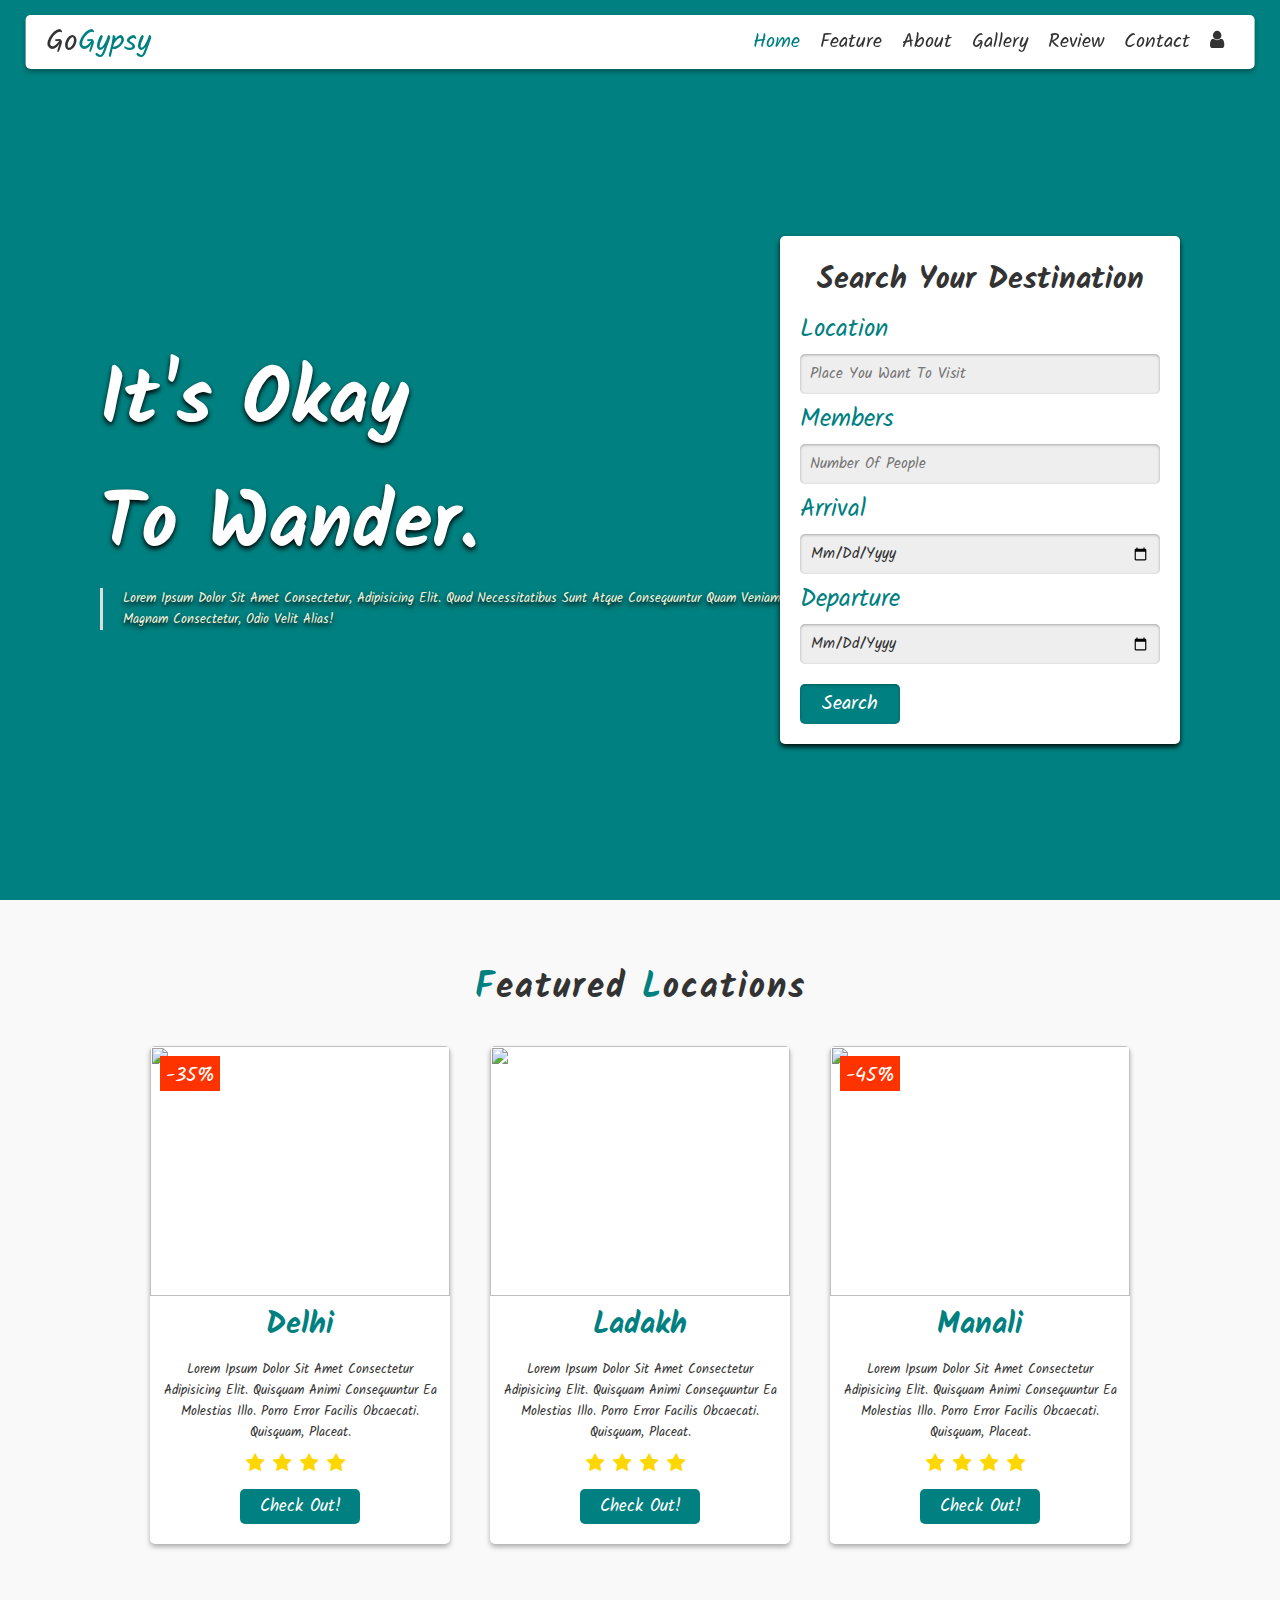
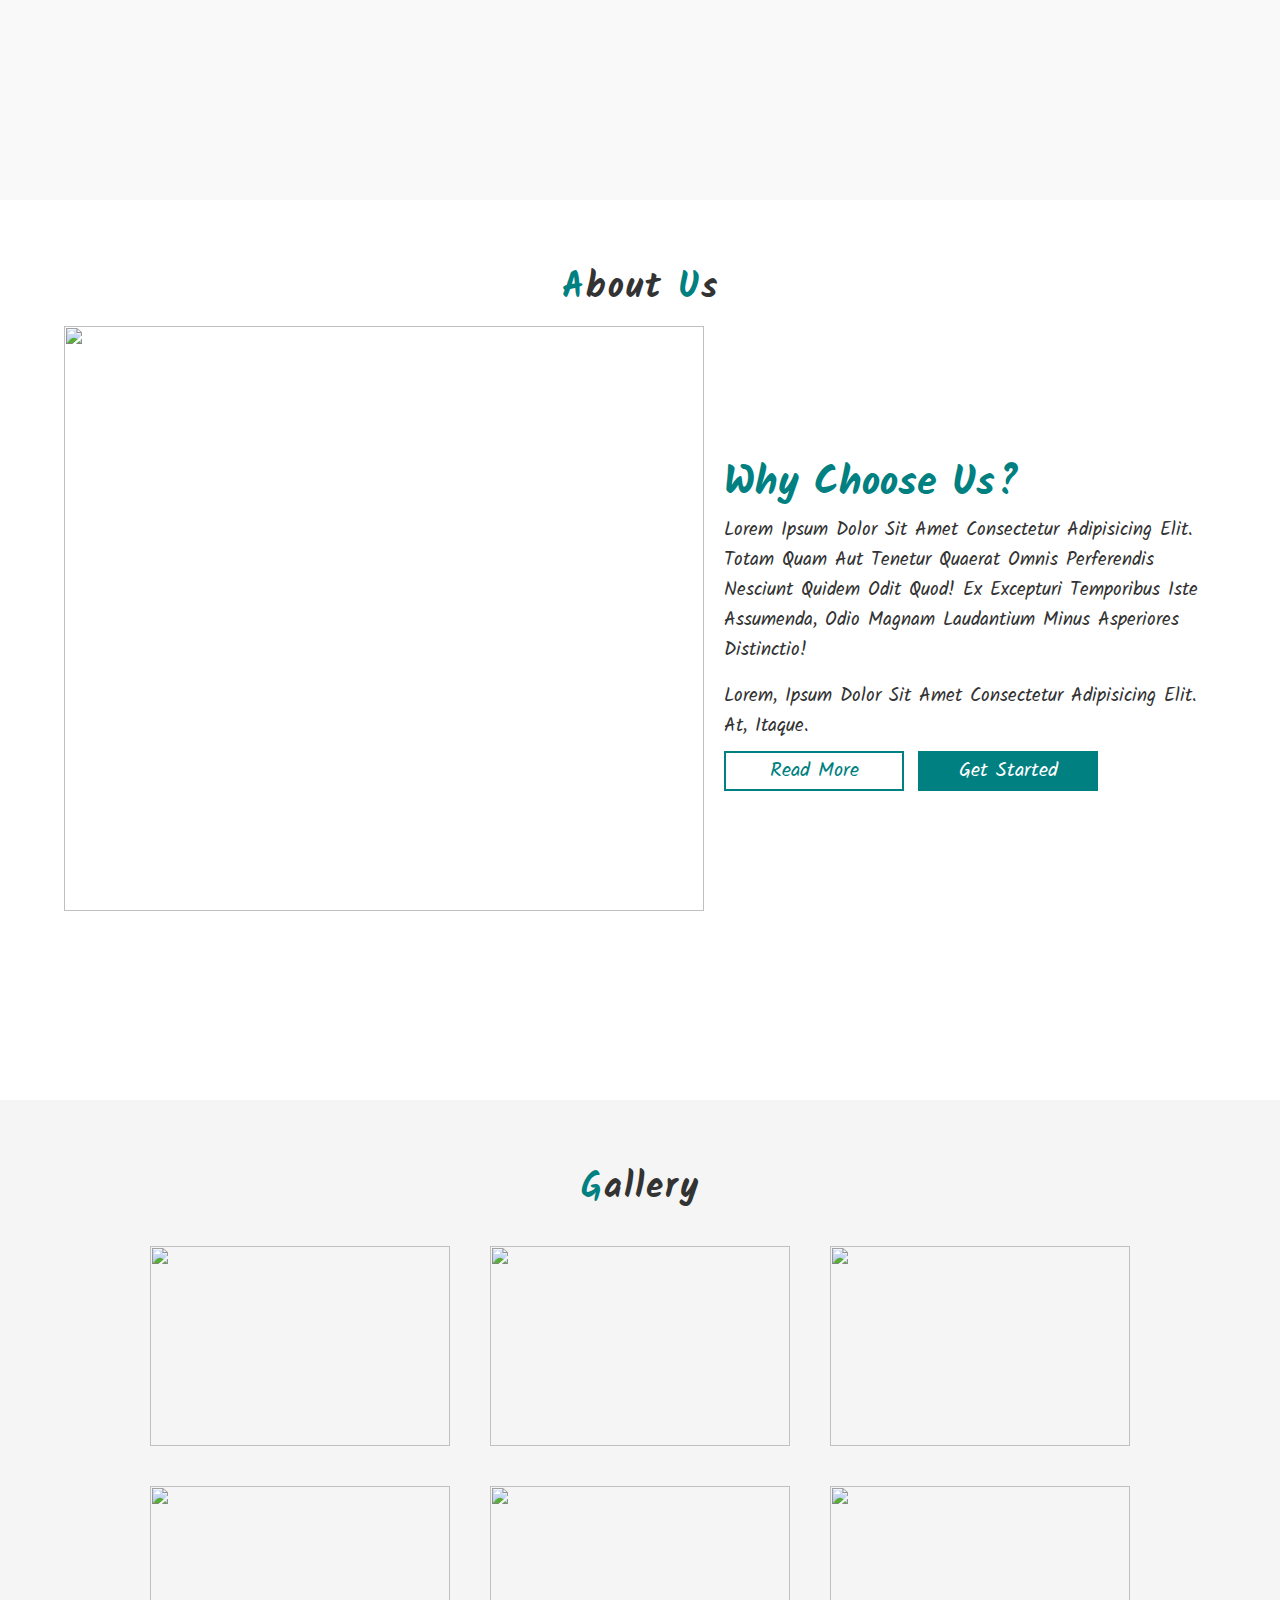
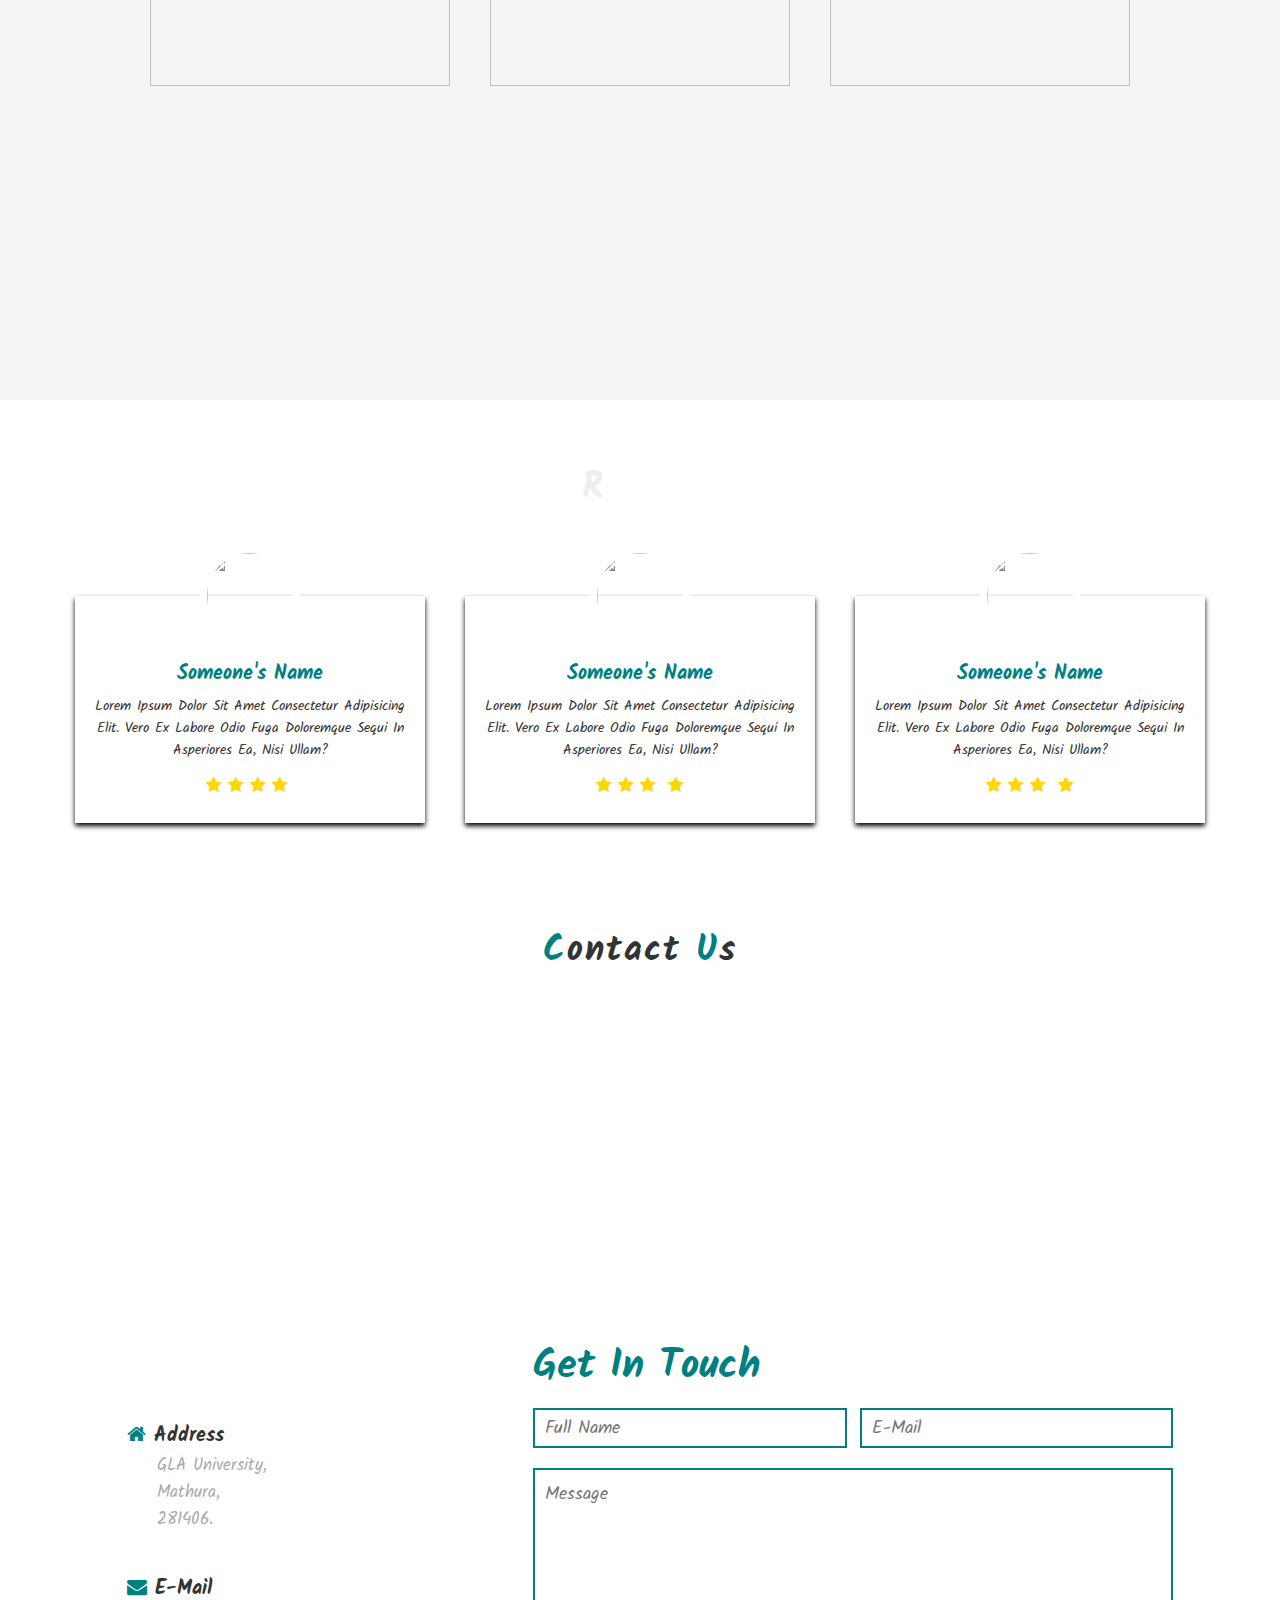
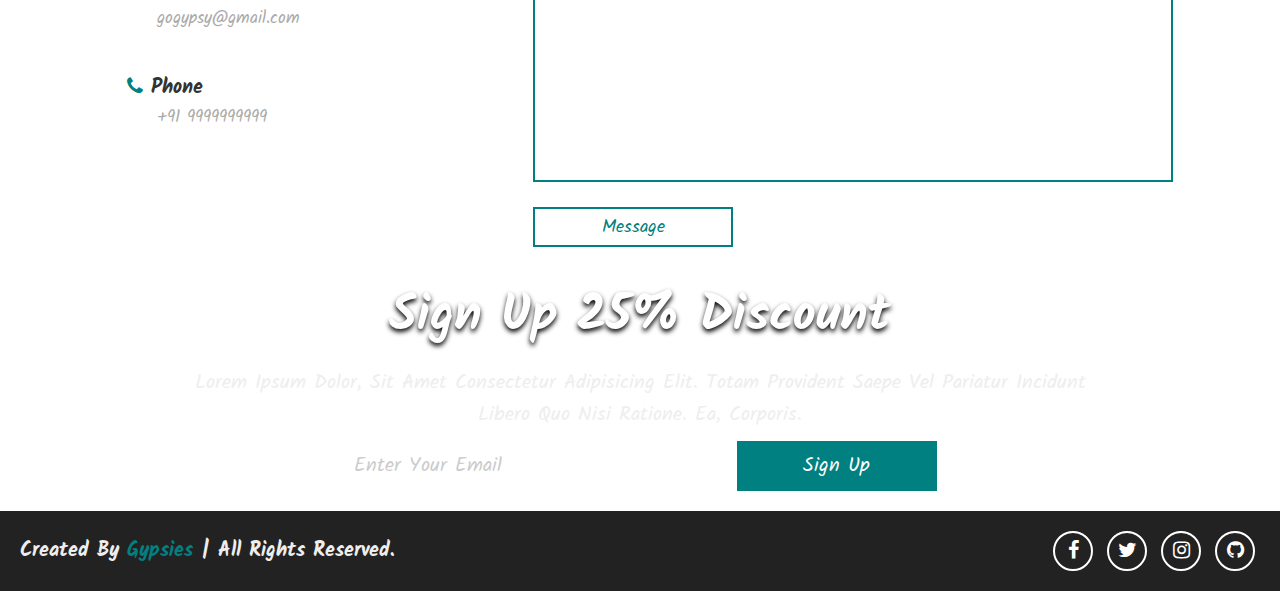
==== index.html @ ed25061f "Uploading Home Page" ====
<!DOCTYPE html>
<html lang="en">
<head>
    <meta charset="UTF-8">
    <meta name="viewport" content="width=device-width, initial-scale=1.0">
    <title>Home Page</title>

    <link rel="stylesheet" href="https://stackpath.bootstrapcdn.com/font-awesome/4.7.0/css/font-awesome.min.css">
    <link rel="stylesheet" href="style.css">
    <script src="https://cdnjs.cloudflare.com/ajax/libs/jquery/3.5.1/jquery.min.js"></script>
    <script src="js/main.js"></script>

</head>
<body>

<header>

<a href="#" class="logo">Go<span>Gypsy</span></a>

<nav class="navbar">
    <ul>
        <li><a data-scroll="home" href="#home" class="active">home</a></li>
        <li><a data-scroll="feature" href="#feature">feature</a></li>
        <li><a data-scroll="about" href="#about">about</a></li>
        <li><a data-scroll="gallery" href="#gallery">gallery</a></li>
        <li><a data-scroll="review" href="#review">review</a></li>
        <li><a data-scroll="contact" href="#contact">contact</a></li>
        <li><a href="login.html"><i class="fa fa-user"></i></a></li>
    </ul>
</nav>

<div class="fa fa-bars"></div>

</header>

<section class="home" id="home">

<div class="content">
    <h1>it's okay <br> to wander.</h1>
    <p>Lorem ipsum dolor sit amet consectetur, adipisicing elit. Quod necessitatibus sunt atque consequuntur quam veniam magnam consectetur, odio velit alias!</p>
</div>

<div class="form-container">
    <form action="">

        <h3>search your destination</h3>

        <span>location</span>
        <input type="text" placeholder="place you want to visit">

        <span>members</span>
        <input type="number" placeholder="number of people">

        <span>arrival</span>
        <input type="date">

        <span>departure</span>
        <input type="date">

        <input type="submit" value="search">

    </form>
</div>

</section>

<section class="feature" id="feature">

<h1 class="heading"><span>f</span>eatured <span>l</span>ocations</h1>

<div class="card-container">

    <div class="card">
        <span class="discount">-35%</span>
        <img src="images/india_gate1.jpg" alt="">
        <div class="content">
            <h3 class="title">Delhi</h3>
            <p>Lorem ipsum dolor sit amet consectetur adipisicing elit. Quisquam animi consequuntur ea molestias illo. Porro error facilis obcaecati. Quisquam, placeat.</p>
            <div class="stars">
                <i class="fa fa-star"></i>
                <i class="fa fa-star"></i>
                <i class="fa fa-star"></i>
                <i class="fa fa-star"></i>
                <i class="fa fa-star-half-alt"></i>
            </div>
            <a href="payment.html"><button class="btn">check out!</button></a>
        </div>
    </div>

    <div class="card">
        <img src="images/ladakh.jpg" alt="">
        <div class="content">
            <h3 class="title">Ladakh</h3>
            <p>Lorem ipsum dolor sit amet consectetur adipisicing elit. Quisquam animi consequuntur ea molestias illo. Porro error facilis obcaecati. Quisquam, placeat.</p>
            <div class="stars">
                <i class="fa fa-star"></i>
                <i class="fa fa-star"></i>
                <i class="fa fa-star"></i>
                <i class="fa fa-star"></i>
                <i class="fa fa-star-half-alt"></i>
            </div>
            <a href="payment.html"><button class="btn">check out!</button></a>
        </div>
    </div>

    <div class="card">
        <span class="discount">-45%</span>
        <img src="images/manali.jpg" alt="">
        <div class="content">
            <h3 class="title">Manali</h3>
            <p>Lorem ipsum dolor sit amet consectetur adipisicing elit. Quisquam animi consequuntur ea molestias illo. Porro error facilis obcaecati. Quisquam, placeat.</p>
            <div class="stars">
                <i class="fa fa-star"></i>
                <i class="fa fa-star"></i>
                <i class="fa fa-star"></i>
                <i class="fa fa-star"></i>
                <i class="fa fa-star-half-alt"></i>
            </div>
            <a href="payment.html"><button class="btn">check out!</button></a>
        </div>
    </div>

</div>

</section>

<section id="about" class="about">

<h1 class="heading"><span>a</span>bout <span>u</span>s</h1>

<div class="row">

    <div class="image" style="margin-right: 20px;">
        <img src="images/why.jpg" alt="">
    </div>

    <div class="content">
        <h3>why choose us?</h3>
        <p>Lorem ipsum dolor sit amet consectetur adipisicing elit. Totam quam aut tenetur quaerat omnis perferendis nesciunt quidem odit quod! Ex excepturi temporibus iste assumenda, odio magnam laudantium minus asperiores distinctio!</p><br>
        <p>Lorem, ipsum dolor sit amet consectetur adipisicing elit. At, itaque.</p>
        <a href="#"><button class="btn btn1">read more</button></a>
        <a href="#"><button class="btn">get started</button></a>
    </div>

</div>

</section>


<section id="gallery" class="gallery">

<h1 class="heading"><span>g</span>allery</h1>

<div class="box-container">

    <div class="box">
        <img src="images/img1.jpg" alt="">
        <div class="icons">
            <a href="#" class="fa fa-heart"></a>
            <a href="#" class="fa fa-share"></a>
            <a href="#" class="fa fa-search"></a>
        </div>
    </div>

    <div class="box">
        <img src="images/img2.jpg" alt="">
        <div class="icons">
            <a href="#" class="fa fa-heart"></a>
            <a href="#" class="fa fa-share"></a>
            <a href="#" class="fa fa-search"></a>
        </div>
    </div>

    <div class="box">
        <img src="images/img3.jpg" alt="">
        <div class="icons">
            <a href="#" class="fa fa-heart"></a>
            <a href="#" class="fa fa-share"></a>
            <a href="#" class="fa fa-search"></a>
        </div>
    </div>

    <div class="box">
        <img src="images/hampi4.jpg" alt="">
        <div class="icons">
            <a href="#" class="fa fa-heart"></a>
            <a href="#" class="fa fa-share"></a>
            <a href="#" class="fa fa-search"></a>
        </div>
    </div>

    <div class="box">
        <img src="images/jogfalls1.jpg" alt="">
        <div class="icons">
            <a href="#" class="fa fa-heart"></a>
            <a href="#" class="fa fa-share"></a>
            <a href="#" class="fa fa-search"></a>
        </div>
    </div>

    <div class="box">
        <img src="images/ladakh3.jpg" alt="">
        <div class="icons">
            <a href="#" class="fa fa-heart"></a>
            <a href="#" class="fa fa-share"></a>
            <a href="#" class="fa fa-search"></a>
        </div>
    </div>

</div>

</section>


<section id="review" class="review">

<h1 class="heading"><span>r</span>eview</h1>


<div class="box-container">

    <div class="box">
        <div class="image">
            <img src="images/tm1.jpg" alt="">
        </div>
        <div class="content">
            <h3>someone's name</h3>
            <p>Lorem ipsum dolor sit amet consectetur adipisicing elit. Vero ex labore odio fuga doloremque sequi in asperiores ea, nisi ullam?</p>
            <div class="stars">
                <i class="fa fa-star"></i>
                <i class="fa fa-star"></i>
                <i class="fa fa-star"></i>
                <i class="fa fa-star"></i>
                <i class="fa fa-star-half-alt"></i>
            </div>
        </div>
    </div>

    <div class="box">
        <div class="image">
            <img src="images/tm2.jpg" alt="">
        </div>
        <div class="content">
            <h3>someone's name</h3>
            <p>Lorem ipsum dolor sit amet consectetur adipisicing elit. Vero ex labore odio fuga doloremque sequi in asperiores ea, nisi ullam?</p>
            <div class="stars">
                <i class="fa fa-star"></i>
                <i class="fa fa-star"></i>
                <i class="fa fa-star"></i>
                <i class="fa fa-star-half-alt"></i>
                <i class="fa fa-star"></i>
            </div>
        </div>
    </div>

    <div class="box">
        <div class="image">
            <img src="images/tm3.png" alt="">
        </div>
        <div class="content">
            <h3>someone's name</h3>
            <p>Lorem ipsum dolor sit amet consectetur adipisicing elit. Vero ex labore odio fuga doloremque sequi in asperiores ea, nisi ullam?</p>
            <div class="stars">
                <i class="fa fa-star"></i>
                <i class="fa fa-star"></i>
                <i class="fa fa-star"></i>
                <i class="fa fa-star-half-alt"></i>
                <i class="fa fa-star"></i>
            </div>
        </div>
    </div>

</div>

</section>


<section id="contact" class="contact">

<h1 class="heading"><span>c</span>ontact <span>u</span>s</h1>

<iframe src="https://www.google.com/maps/embed?pb=!1m18!1m12!1m3!1d3769.960043043403!2d72.85186461442511!3d19.109408755888396!2m3!1f0!2f0!3f0!3m2!1i1024!2i768!4f13.1!3m3!1m2!1s0x3be7c8348740e791%3A0xe302e2dd9ab8bae2!2sTravels%20Booking%20Office!5e0!3m2!1sen!2sin!4v1609421049401!5m2!1sen!2sin" width="100%" height="300" frameborder="0" style="border:0; outline:none;" allowfullscreen="" aria-hidden="false" tabindex="0"></iframe>

<div class="row">

<div class="contact-info">

    <div class="box">
        <h3> <i class="fa fa-home"></i> address </h3>
        <p>GLA University, <br>
        Mathura, <br>
        281406.</p>
    </div>

    <div class="box">
        <h3> <i class="fa fa-envelope"></i> e-mail </h3>
        <p style="text-transform: lowercase;">gogypsy@gmail.com</p>
    </div>

    <div class="box">
        <h3> <i class="fa fa-phone"></i> phone </h3>
        <p>+91 9999999999</p>
    </div>

</div>

<div class="contact-form-container">

    <form action="">

        <h3>get in touch</h3>

        <div class="inputBox">
            <input type="text" placeholder="full name">
            <input type="email" placeholder="e-mail">
        </div>

        <textarea name="" id="" cols="30" rows="10" placeholder="message"></textarea>

        <input type="submit" value="message">

    </form>

</div>

</div>

</section>

<section class="newsletter">

<h1>sign up 25% discount</h1>

<p>Lorem ipsum dolor, sit amet consectetur adipisicing elit. Totam provident saepe vel pariatur incidunt libero quo nisi ratione. Ea, corporis.</p>

<form action="">
    <input type="email" placeholder="enter your email">
    <input type="submit" value="sign up">
</form>

</section>

<section class="footer">

<h1 class="credit">created by <span>Gypsies</span> | all rights reserved.</h1>

<div class="icons">
    <a href="#" class="fa fa-facebook-f"></a>
    <a href="#" class="fa fa-twitter"></a>
    <a href="#" class="fa fa-instagram"></a>
    <a href="#" class="fa fa-github"></a>
</div>

</section>

<script src="https://cdnjs.cloudflare.com/ajax/libs/jquery/3.5.1/jquery.min.js"></script>
<script src="js/main.js"></script>
    
</body>
</html>
---- style.css ----
@import url('https://fonts.googleapis.com/css2?family=Kalam:wght@300;400;700&display=swap');

*{
  font-family: 'Kalam', cursive;
  padding: 0; margin: 0;
  box-sizing: border-box;
  text-decoration: none;
  text-transform: capitalize;
}


html{
  overflow-x: hidden;
  font-size: 62.5%;
}

.heading{
  color:#333;
  font-size: 3.5rem;
  padding: 1rem;
  padding-top: 6rem;
  text-align: center;
  letter-spacing: .2rem;
}

.heading span{
  color: teal;
}

header{
  width: 96%;
  background:#fff;
  display: flex;
  align-items: center;
  justify-content: space-between;
  position: fixed;
  top:1.5rem; left:50%;
  transform: translateX(-50%);
  border-radius: .5rem;
  box-shadow: 0 .3rem .5rem rgba(0,0,0,.3);
  padding:.3rem 2rem;
  transition: .2s linear;
  z-index: 1000;
}

.header-active{
  top:0;
  width:100%;
  border-radius: 0;
}

header .logo{
  color:#333;
  font-size: 3rem;
}

header .logo span{
  color: teal;
}

header .navbar ul{
  list-style: none;
  display: flex;
  align-items: center;
  justify-content: space-between;
  margin:0; padding:0;
}

header .navbar ul li{
  margin:0 1rem;
}

header .navbar ul li a{
  font-size: 2rem;
  color:#333;
  transition: .2s linear;
}


header .navbar ul li .active,
header .navbar ul li a:hover{
  color: teal;
}

header .fa-bars{
  font-size: 3rem;
  color: teal;
  cursor: pointer;
  display: none;
}

.home{
  min-height: 100vh;
  display: flex;
  align-items: center;
  justify-content: space-around;
  position: relative;
  padding:2rem 10rem;
  background-color: teal;
}

.home .video video{
  position: absolute;
  top:0; left:0;
  height:100%;
  width: 100%;
  object-fit: cover;
  z-index: -1;
}

.home .content{
  margin-top: 7rem;
}

.home .content h1{
  font-size: 6.1vw;
  color: #fff;
  text-shadow: 0 .3rem .5rem #000;
}

.home .content p{
  font-size: 1vw;
  color: beige;
  text-shadow: 0 .3rem .5rem #000;
  padding-left: 2rem;
  border-left: .3rem solid #ddd;
}

.home .form-container form{
  margin-top: 8rem;
  padding:2rem;
  width:40rem;
  background-color: #fff;
  box-shadow: 0 .3rem .5rem rgba(0,0,0,.9);
  border-radius: .5rem;
}

.home .form-container form h3{
  color:#333;
  font-size: 3rem;
  text-align: center;
}

.home .form-container form span{
  color: teal;
  font-size: 2.5rem;
  margin:.5rem 0;
  display: block;
}

.home .form-container form input{
  width: 100%;
  padding:0 1rem;
  height:4rem;
  font-size: 1.5rem;
  background:#eee;
  border:none;
  outline: none;
  color:#333;
  box-shadow: 0 .1rem .3rem rgba(0,0,0,.3) inset;
  border-radius: .5rem;
}

.home .form-container form input[type="submit"]{
  width:10rem;
  color:#fff;
  background:teal;
  cursor: pointer;
  font-size: 2rem;
  margin-top: 2rem;
  transition: .2s linear;
}

.home .form-container form input[type="submit"]:hover{
  border:.2rem solid teal;
  color: teal;
  background: none;
}

.feature{
  min-height:100vh;
  background:#f9f9f9;
}

.feature .card-container{
  display: flex;
  align-items: center;
  justify-content: center;
  flex-wrap: wrap;
  width: 100%;
}

.feature .card-container .card{
  width:30rem;
  margin:2rem;
  background: #fff;
  border-radius: .5rem;
  box-shadow: 0 .3rem .5rem rgba(0,0,0,.3);
  overflow: hidden;
  position: relative;
}

.feature .card-container .card img{
  height:25rem;
  width: 100%;
  object-fit: cover;
}

.feature .card-container .content{
  padding-bottom: 2rem;
  text-align: center;
}

.feature .card-container .content .title{
  color: teal;
  font-size: 3rem;
}

.feature .card-container .content p{
  color:#333;
  font-size: 1.3rem;
  padding:1rem;
}

.feature .card-container .content .stars i{
  padding:0 .2rem;
  font-size: 2rem;
  color: gold;
}

.feature .card-container .content .btn{
  font-size: 1.7rem;
  margin-top: 1.4rem;
  height:3.5rem;
  width:12rem;
  border-radius: .5rem;
  outline: none;
  border:none;
  background: teal;
  color:#fff;
  cursor: pointer;
  transition: .2s linear;
}

.feature .card-container .content .btn:hover{
  background: none;
  border:.2rem solid teal;
  color: teal;
}

.feature .card-container .card .discount{
  position: absolute;
  top:1rem; left: 1rem;
  display: block;
  height:3.5rem;
  width:6rem;
  background: #ff3300;
  color:#fff;
  line-height: 4rem;
  text-align: center;
  font-size: 2rem;
}

.about{
  min-height: 100vh;
  background-color: white;
}

.about .row{
  display: flex;
  align-items: center;
  justify-content: space-around;
  width:90%;
  margin:0 auto;
}

.about .row .image img{
  height:65vh;
  width: 50vw;
}

.about .row .content h3{
  font-size: 4rem;
  color:teal;

}

.about .row .content p{
  font-size: 1.9rem;
  color:#333;
}

.about .row .content .btn{
  outline: none;
  border:none;
  cursor: pointer;
  transition: .2s linear;
  height:4rem;
  width:18rem;
  margin-top: 1rem;
  color:#fff;
  background: teal;
  font-size: 2rem;
}

.about .row .content .btn1,
.about .row .content .btn:hover{
  background: none;
  color:teal;
  border:.2rem solid teal;
  margin-right: 1rem;
}

.gallery{
  min-height: 100vh;
  background-color:whitesmoke;
}

.gallery .box-container{
  display: flex;
  align-items: center;
  justify-content: center;
  flex-wrap: wrap;
  width: 90%;
  margin:0 auto;
}

.gallery .box-container .box{
  height:20rem;
  width:30rem;
  margin:2rem;
  cursor: pointer;
  overflow: hidden;
  position: relative;
}

.gallery .box-container .box img{
  height:100%;
  width:100%;
  object-fit: cover;
}

.gallery .box-container .box .icons{
  position: absolute;
  top:120%; left: 0;
  background:linear-gradient(transparent, #333);
  display: flex;
  align-items: flex-end;
  justify-content: space-around;
  height:100%;
  width: 100%;
  opacity: 0;
  transition: .2s linear;
}

.gallery .box-container .box:hover .icons{
  opacity: 1;
  top:0;
}

.gallery .box-container .box .icons a{
  color:#fff;
  text-shadow: 0 .1rem .3rem #000;
  font-size: 3rem;
  padding-bottom: 2rem;
}

.gallery .box-container .box .icons a:hover{
  color: teal;
}

.review{
  background: url(images/goa4.jpg), linear-gradient(teal, teal) no-repeat;
  background-size: cover;
  background-position: center;
  background-attachment: fixed;
  background-blend-mode: multiply;
}

.review .heading{
  color:#fff;
  padding-bottom: 4rem;
}

.review .heading span{
  color: #eee;
}

.review .box-container{
  display: flex;
  justify-content: center;
  flex-wrap: wrap;
}

.review .box-container .box{
  width:35rem;
  margin:4rem 2rem;
  padding-bottom: 2rem;
  text-align: center;
  box-shadow: 0 .3rem .5rem #000;
  background:#fff;
}

.review .box-container .box .image{
  margin-top: -5rem;
}

.review .box-container .box .image img{
  height:10rem;
  width:10rem;
  border-radius: 50%;
  object-fit: cover;
  border: .7rem solid #fff;
}

.review .box-container .box .content h3{
  font-size: 2rem;
  color: teal;
}

.review .box-container .box .content p{
  font-size: 1.4rem;
  color:#333;
  padding:.5rem 1.5rem;
}

.review .box-container .box .content .stars i{
  color:gold;
  font-size: 1.7rem;
  padding:1rem .1rem;
}

.contact .row{
  display: flex;
  align-items: center;
  justify-content: space-around;
}

.contact .row .contact-info .box{
  margin:4rem 2rem;
}

.contact .row .contact-info .box h3{
  font-size: 2rem;
  color:#333;
}

.contact .row .contact-info .box h3 i{
  color: teal;
}

.contact .row .contact-info .box p{
  padding-left: 3rem;
  font-size: 1.7rem;
  color:#aaa;
}

.contact .row .contact-form-container{
  width:50%;
}

.contact .row .contact-form-container h3{
  font-size: 4rem;
  padding-top: 4rem;
  color:teal;
} 

.contact .row .contact-form-container .inputBox{
  display: flex;
  justify-content: space-between;
  flex-wrap: wrap;
}

.contact .row .contact-form-container .inputBox input{
  width: 49%;
}

.contact .row .contact-form-container form input, textarea{
  outline: none;
  border:.2rem solid teal;
  height:4rem;
  background:#fff;
  padding:0 1rem;
  margin:1rem 0;
  font-size: 1.8rem;
}

.contact .row .contact-form-container form textarea{
  width:100%;
  padding:1rem;
  resize: none;
  height:20%;
}

.contact .row .contact-form-container form input[type="submit"]{
  color:teal;
  border:.2rem solid teal;
  cursor: pointer;
  transition: .2s;
  width:20rem;
}

.contact .row .contact-form-container form input[type="submit"]:hover{
  color:#fff;
  background:teal;
}

.newsletter{
  padding:2rem;
  background:linear-gradient(rgba(0,0,0,.6),rgba(0,0,0,.6)), url(images/eiffel2.jpg) no-repeat;
  background-size: cover;
  background-position: center;
  background-attachment: fixed;
  text-align: center;
}

.newsletter h1{
  font-size: 5rem;
  color:#fff;
  text-shadow: 0 .3rem .5rem #000;
}

.newsletter p{
  font-size: 2rem;
  color:#eee;
  padding:1rem 15rem;
}

.newsletter form input{
  outline:none;
  border:none;
  height:5rem;
}

.newsletter form input[type="email"]{
  width:40rem;
  padding:0 1rem;
  color:#fff;
  background:rgba(255,255,255,.2);
  font-size: 2rem;
}

.newsletter form input[type="email"]::placeholder{
  color:#ccc;
}

.newsletter form input[type="submit"]{
  width:20rem;
  color:#fff;
  background:teal;
  font-size: 2rem;
  cursor: pointer;
  margin-left: -1.1rem;
  transition: .2s;
}

.newsletter form input[type="submit"]:hover{
  border:.2rem solid #fff;
  color:#fff;
  background:none;  
}

.footer{
  display: flex;
  align-items: center;
  justify-content: space-between;
  padding:2rem;
  background:#222;
}

.footer .credit{
  font-size: 2rem;
  color:#eee;
}

.footer .credit span{
  color:teal;
}

.footer .icons a{
  font-size: 2rem;
  margin:0 .5rem;
  height:4rem;
  width:4rem;
  line-height: 3.5rem;
  text-align: center;
  border-radius: 50%;
  color:#fff;
  border:.2rem solid #fff;
  transition: .2s linear;
}

.footer .icons a:hover{
  background:teal;
}



















/* media queries  */

@media (max-width:991px){

  .home{
    flex-flow: column;
    padding:1.5rem;
  }

  .home .content{
    text-align: center;
  }

  .home .content h1{
    font-size: 5.5rem;
  }

  .home .content p{
    font-size: 1.8rem;
    padding:0; 
    border:none;
  }

}

@media (max-width:768px){

  html{
    font-size: 55%;
  }

  header .fa-bars{
    display: block;
  }

  header .navbar{
    position: fixed;
    top:-100rem; left:50%;
    transform: translateX(-50%);
    width: 100%;
    background-color: #fff;
    border-radius: .5rem;
    box-shadow: 0 .3rem .5rem rgba(0,0,0,.3);
    z-index: 1000;
    transition: .2s linear;
    opacity: 0;
  }

  header .navbar ul{
    flex-flow: column;
  }

  header .navbar ul li{
    margin:1rem 0;
    width: 100%;
    text-align: center;
  }

  header .navbar ul li a{
    display: block;
    font-size: 3rem;
  }

  header .nav-toggle{
    top:5.5rem;
    opacity: 1;
  }

  .about .row{
    flex-flow: column;
  }

  .about .row .image img{
    width: 90vw;
  }

  .about .row .content{
    text-align: center;
  }

  .about .row .content .btn1{
    margin-right: 0;
  }

  .contact .row{
    flex-flow: column;
    align-items: flex-start;
  }

  .contact .row .contact-form-container{
    width:90%; 
    margin:0 auto;
  }

  .newsletter p{
    padding:1rem 0;
  }

  .newsletter form input[type="email"]{
    width: 100%;
    margin-bottom: 1rem;
  }

  .footer{
    flex-flow: column;
  }

  .footer .credit{
    text-align: center;
    padding-bottom: 3rem;
  }

}

@media (max-width:500px){

  .home .form-container{
    width: 100%;
  }

  .home .form-container form{
    width: 100%;
    margin:3rem 0;
  }

  .home .form-container form input[type="submit"]{
    width: 100%;
  }

  .contact .row .contact-form-container form input{
    margin:1rem 0;
    width:100%;
  }

  .contact .row .contact-form-container form input[type="submit"]{
    width:100%;
  }

}
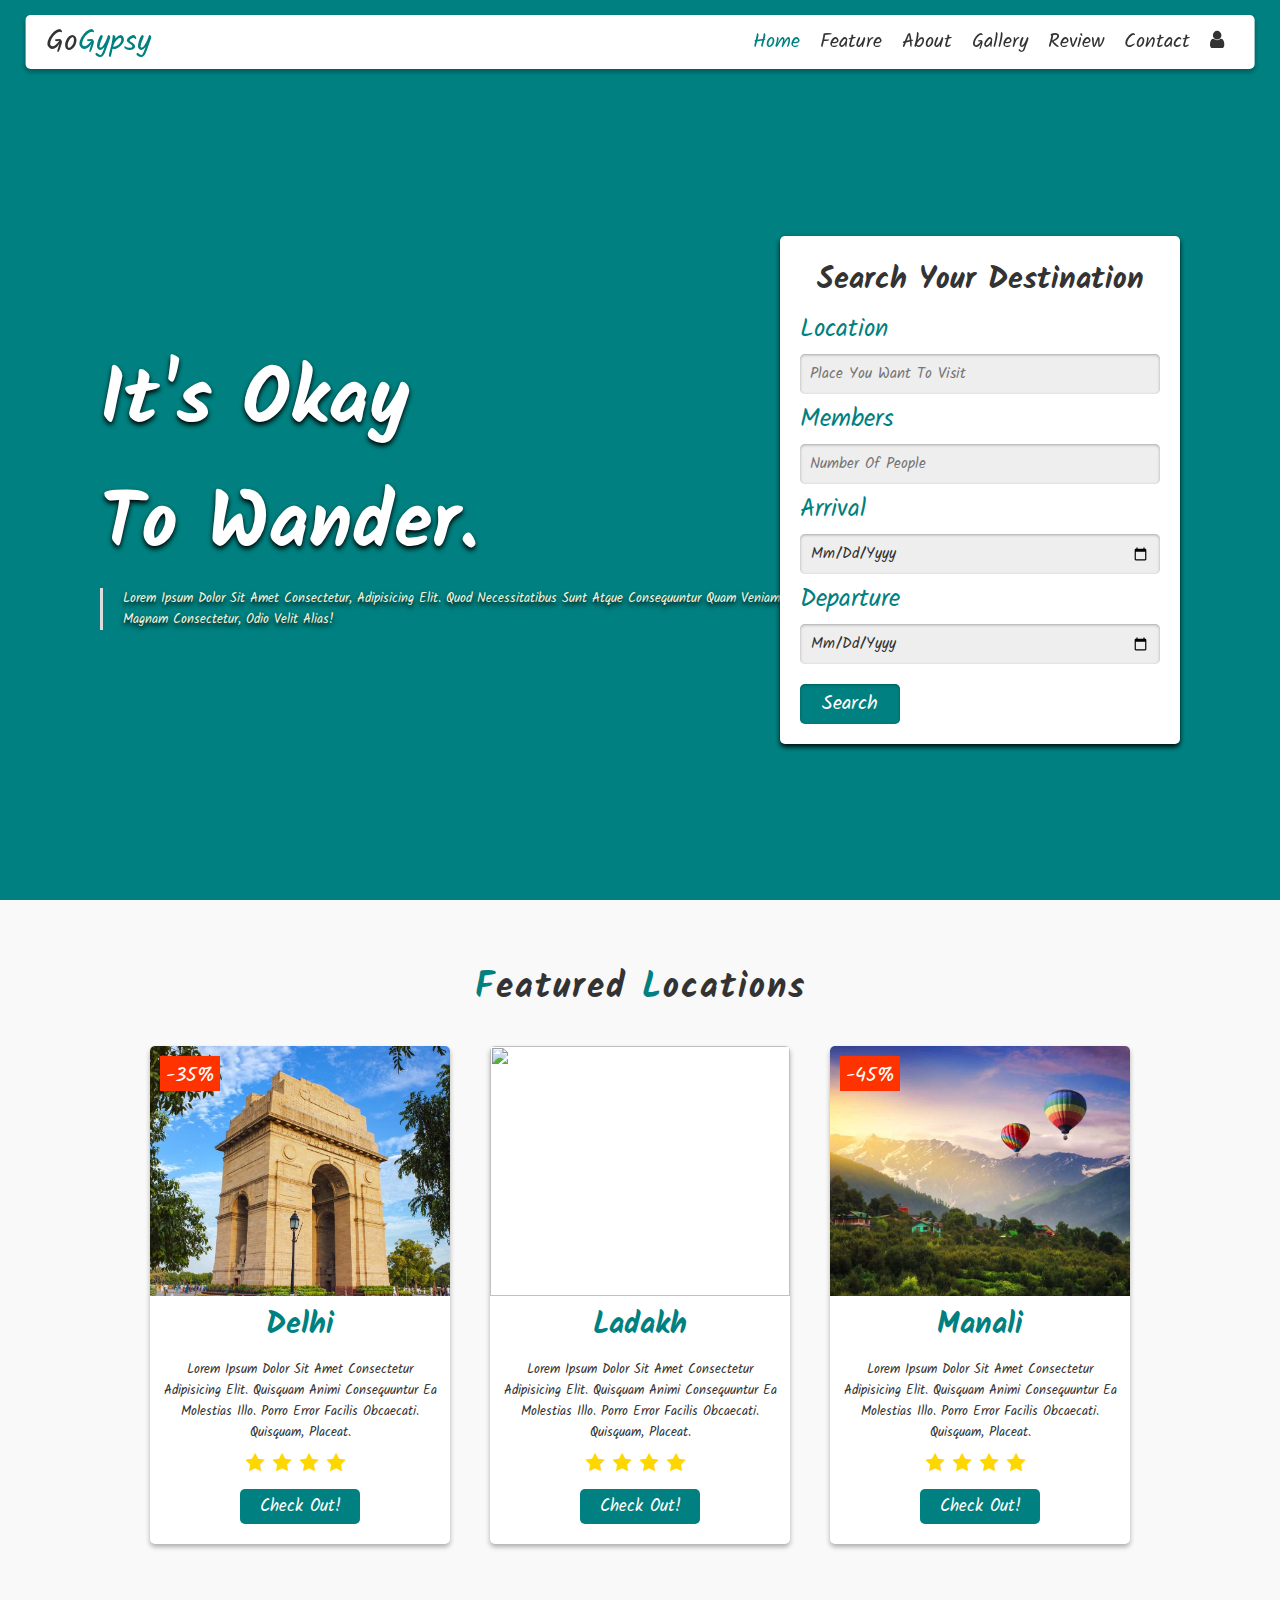
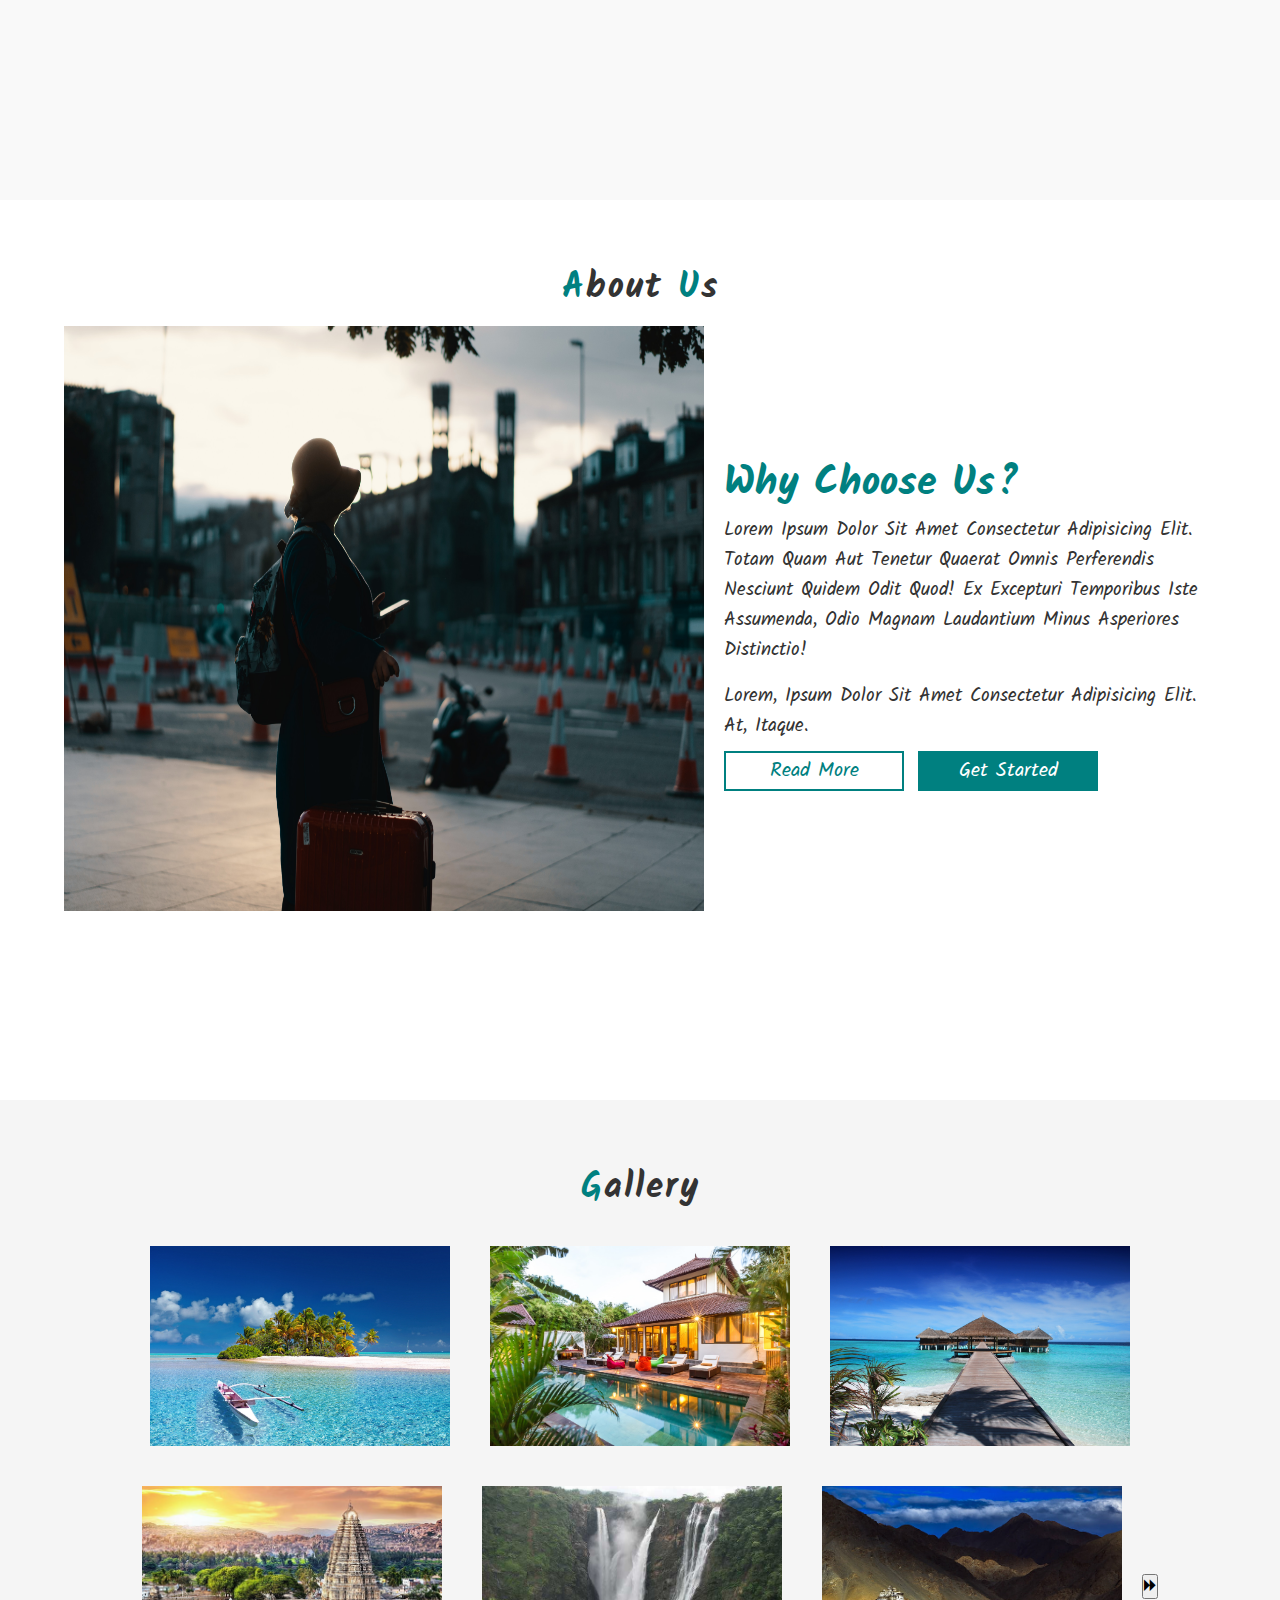
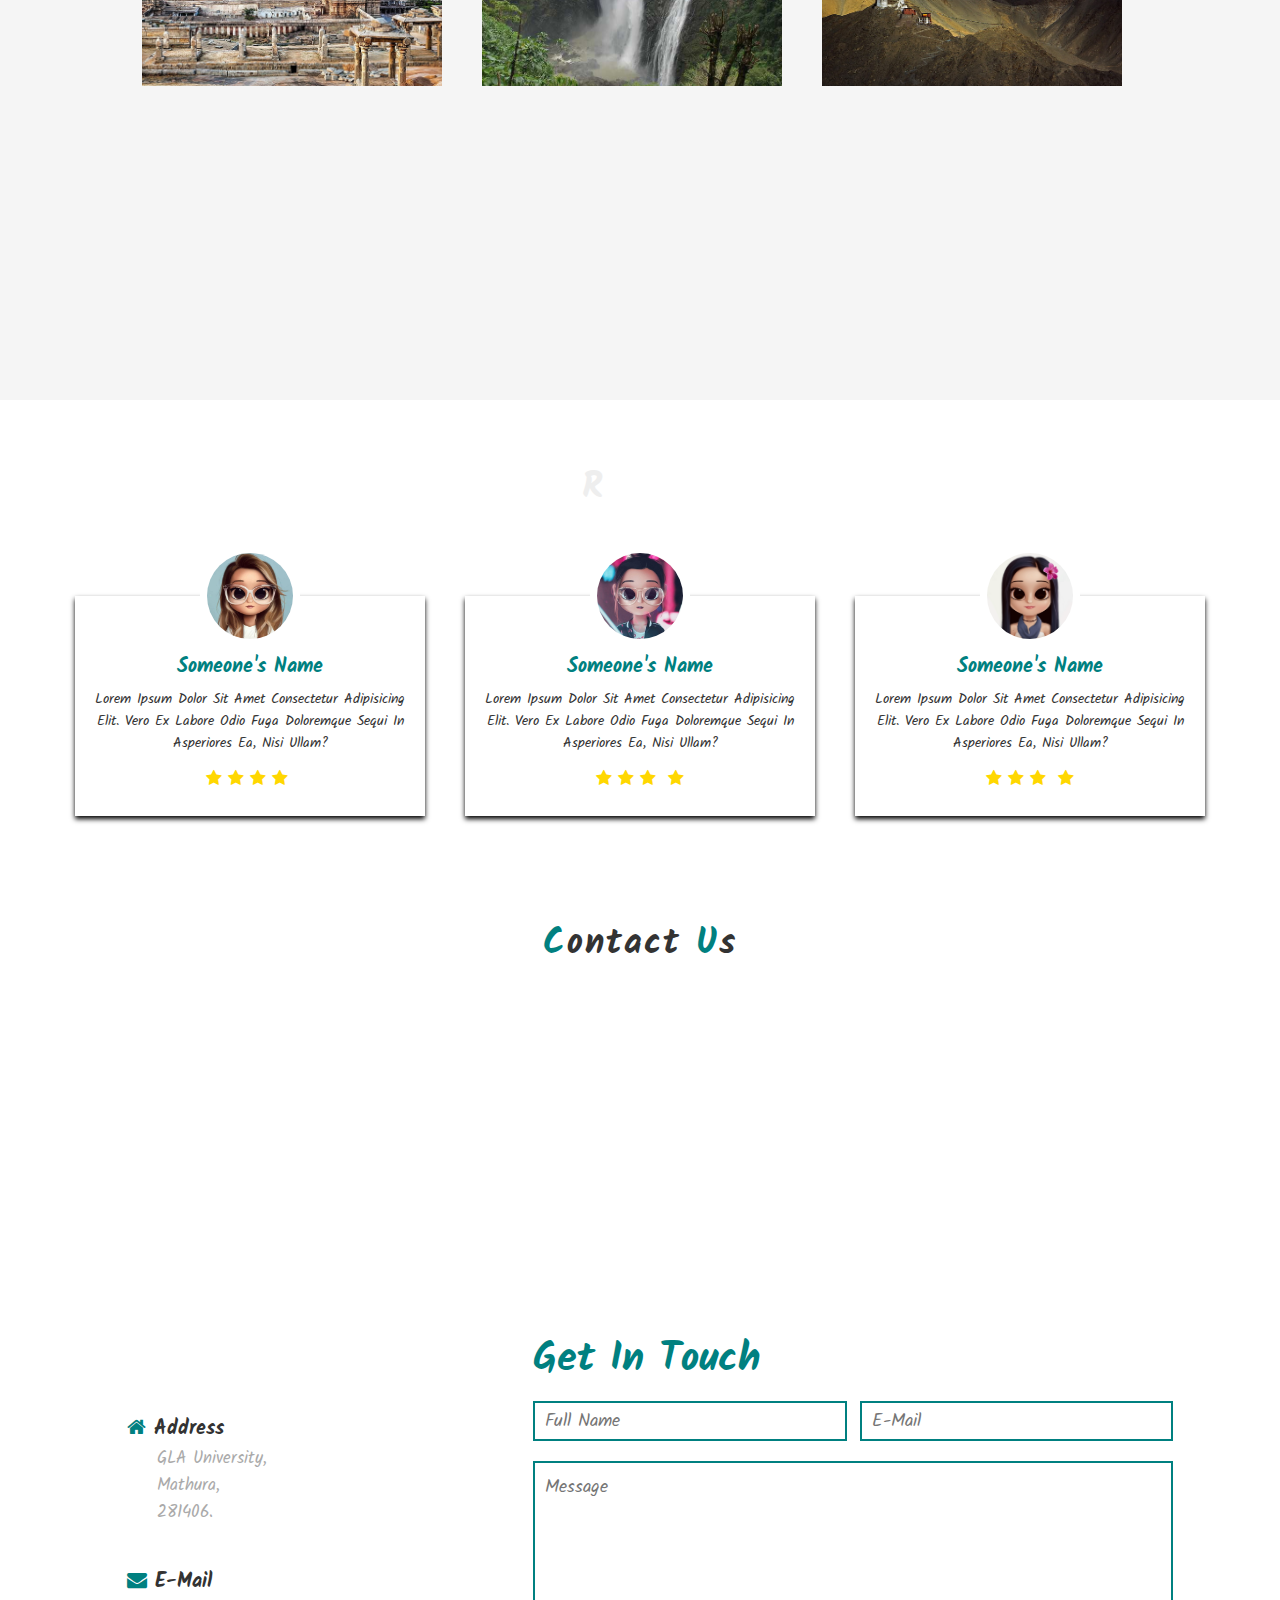
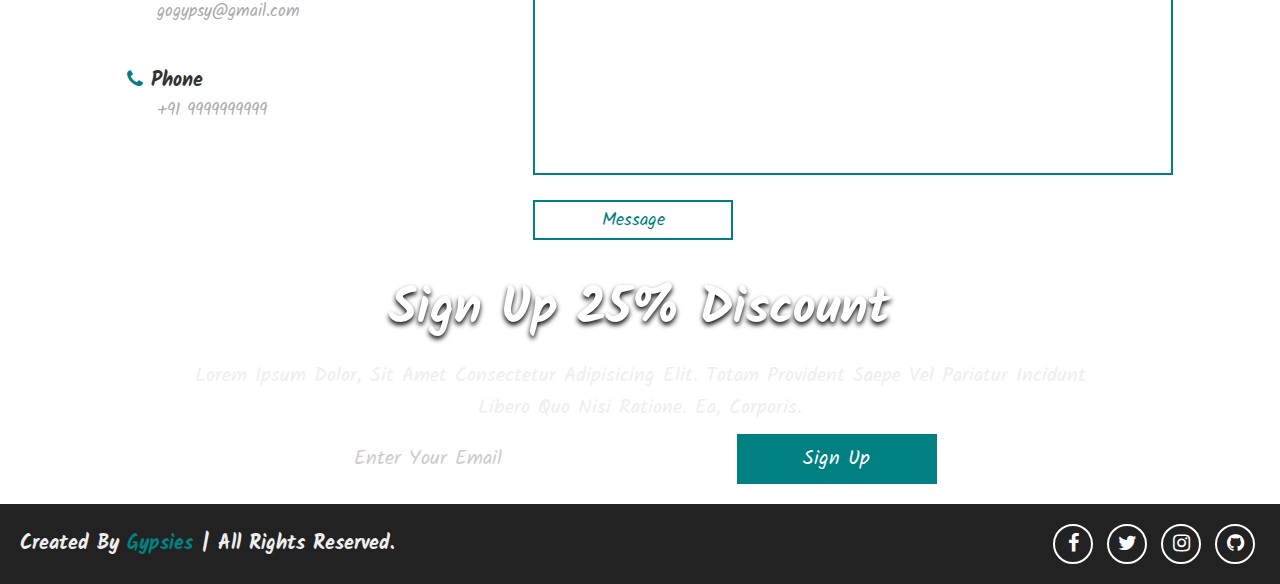
==== commit 252659ac: "Uploading index..." ====
--- a/index.html
+++ b/index.html
@@ -1,360 +1,384 @@
 <!DOCTYPE html>
 <html lang="en">
-<head>
-    <meta charset="UTF-8">
-    <meta name="viewport" content="width=device-width, initial-scale=1.0">
+  <head>
+    <meta charset="UTF-8" />
+    <meta name="viewport" content="width=device-width, initial-scale=1.0" />
     <title>Home Page</title>
 
-    <link rel="stylesheet" href="https://stackpath.bootstrapcdn.com/font-awesome/4.7.0/css/font-awesome.min.css">
-    <link rel="stylesheet" href="style.css">
+    <link
+      rel="stylesheet"
+      href="https://stackpath.bootstrapcdn.com/font-awesome/4.7.0/css/font-awesome.min.css"
+    />
+    <link rel="stylesheet" href="style.css" />
     <script src="https://cdnjs.cloudflare.com/ajax/libs/jquery/3.5.1/jquery.min.js"></script>
     <script src="js/main.js"></script>
-
-</head>
-<body>
-
-<header>
-
-<a href="#" class="logo">Go<span>Gypsy</span></a>
-
-<nav class="navbar">
-    <ul>
-        <li><a data-scroll="home" href="#home" class="active">home</a></li>
-        <li><a data-scroll="feature" href="#feature">feature</a></li>
-        <li><a data-scroll="about" href="#about">about</a></li>
-        <li><a data-scroll="gallery" href="#gallery">gallery</a></li>
-        <li><a data-scroll="review" href="#review">review</a></li>
-        <li><a data-scroll="contact" href="#contact">contact</a></li>
-        <li><a href="login.html"><i class="fa fa-user"></i></a></li>
-    </ul>
-</nav>
-
-<div class="fa fa-bars"></div>
-
-</header>
-
-<section class="home" id="home">
-
-<div class="content">
-    <h1>it's okay <br> to wander.</h1>
-    <p>Lorem ipsum dolor sit amet consectetur, adipisicing elit. Quod necessitatibus sunt atque consequuntur quam veniam magnam consectetur, odio velit alias!</p>
-</div>
-
-<div class="form-container">
-    <form action="">
-
-        <h3>search your destination</h3>
-
-        <span>location</span>
-        <input type="text" placeholder="place you want to visit">
-
-        <span>members</span>
-        <input type="number" placeholder="number of people">
-
-        <span>arrival</span>
-        <input type="date">
-
-        <span>departure</span>
-        <input type="date">
-
-        <input type="submit" value="search">
-
-    </form>
-</div>
-
-</section>
-
-<section class="feature" id="feature">
-
-<h1 class="heading"><span>f</span>eatured <span>l</span>ocations</h1>
-
-<div class="card-container">
-
-    <div class="card">
-        <span class="discount">-35%</span>
-        <img src="images/india_gate1.jpg" alt="">
+  </head>
+  <body>
+    <header>
+      <a href="#" class="logo">Go<span>Gypsy</span></a>
+
+      <nav class="navbar">
+        <ul>
+          <li><a data-scroll="home" href="#home" class="active">home</a></li>
+          <li><a data-scroll="feature" href="#feature">feature</a></li>
+          <li><a data-scroll="about" href="#about">about</a></li>
+          <li><a data-scroll="gallery" href="#gallery">gallery</a></li>
+          <li><a data-scroll="review" href="#review">review</a></li>
+
+          <li><a data-scroll="contact" href="#contact">contact</a></li>
+          <li>
+            <a href="login.html"><i class="fa fa-user"></i></a>
+          </li>
+        </ul>
+      </nav>
+
+      <div class="fa fa-bars"></div>
+    </header>
+
+    <section class="home" id="home">
+      <div class="content">
+        <h1>
+          it's okay <br />
+          to wander.
+        </h1>
+        <p>
+          Lorem ipsum dolor sit amet consectetur, adipisicing elit. Quod
+          necessitatibus sunt atque consequuntur quam veniam magnam consectetur,
+          odio velit alias!
+        </p>
+      </div>
+
+      <div class="form-container">
+        <form action="">
+          <h3>search your destination</h3>
+
+          <span>location</span>
+          <input type="text" placeholder="place you want to visit" />
+
+          <span>members</span>
+          <input type="number" placeholder="number of people" />
+
+          <span>arrival</span>
+          <input type="date" />
+
+          <span>departure</span>
+          <input type="date" />
+
+          <input type="submit" value="search" />
+        </form>
+      </div>
+    </section>
+
+    <section class="feature" id="feature">
+      <h1 class="heading"><span>f</span>eatured <span>l</span>ocations</h1>
+
+      <div class="card-container">
+        <div class="card">
+          <span class="discount">-35%</span>
+          <img src="images/india_gate1.jpg" alt="" />
+          <div class="content">
+            <h3 class="title">Delhi</h3>
+            <p>
+              Lorem ipsum dolor sit amet consectetur adipisicing elit. Quisquam
+              animi consequuntur ea molestias illo. Porro error facilis
+              obcaecati. Quisquam, placeat.
+            </p>
+            <div class="stars">
+              <i class="fa fa-star"></i>
+              <i class="fa fa-star"></i>
+              <i class="fa fa-star"></i>
+              <i class="fa fa-star"></i>
+              <i class="fa fa-star-half-alt"></i>
+            </div>
+            <a href="payment.html"><button class="btn">check out!</button></a>
+          </div>
+        </div>
+
+        <div class="card">
+          <img src="images/ladakh.jpg" alt="" />
+          <div class="content">
+            <h3 class="title">Ladakh</h3>
+            <p>
+              Lorem ipsum dolor sit amet consectetur adipisicing elit. Quisquam
+              animi consequuntur ea molestias illo. Porro error facilis
+              obcaecati. Quisquam, placeat.
+            </p>
+            <div class="stars">
+              <i class="fa fa-star"></i>
+              <i class="fa fa-star"></i>
+              <i class="fa fa-star"></i>
+              <i class="fa fa-star"></i>
+              <i class="fa fa-star-half-alt"></i>
+            </div>
+            <a href="payment.html"><button class="btn">check out!</button></a>
+          </div>
+        </div>
+
+        <div class="card">
+          <span class="discount">-45%</span>
+          <img src="images/manali.jpg" alt="" />
+          <div class="content">
+            <h3 class="title">Manali</h3>
+            <p>
+              Lorem ipsum dolor sit amet consectetur adipisicing elit. Quisquam
+              animi consequuntur ea molestias illo. Porro error facilis
+              obcaecati. Quisquam, placeat.
+            </p>
+            <div class="stars">
+              <i class="fa fa-star"></i>
+              <i class="fa fa-star"></i>
+              <i class="fa fa-star"></i>
+              <i class="fa fa-star"></i>
+              <i class="fa fa-star-half-alt"></i>
+            </div>
+            <a href="payment.html"><button class="btn">check out!</button></a>
+          </div>
+        </div>
+      </div>
+    </section>
+
+    <section id="about" class="about">
+      <h1 class="heading"><span>a</span>bout <span>u</span>s</h1>
+
+      <div class="row">
+        <div class="image" style="margin-right: 20px">
+          <img src="images/why.jpg" alt="" />
+        </div>
+
         <div class="content">
-            <h3 class="title">Delhi</h3>
-            <p>Lorem ipsum dolor sit amet consectetur adipisicing elit. Quisquam animi consequuntur ea molestias illo. Porro error facilis obcaecati. Quisquam, placeat.</p>
-            <div class="stars">
-                <i class="fa fa-star"></i>
-                <i class="fa fa-star"></i>
-                <i class="fa fa-star"></i>
-                <i class="fa fa-star"></i>
-                <i class="fa fa-star-half-alt"></i>
-            </div>
-            <a href="payment.html"><button class="btn">check out!</button></a>
-        </div>
-    </div>
-
-    <div class="card">
-        <img src="images/ladakh.jpg" alt="">
-        <div class="content">
-            <h3 class="title">Ladakh</h3>
-            <p>Lorem ipsum dolor sit amet consectetur adipisicing elit. Quisquam animi consequuntur ea molestias illo. Porro error facilis obcaecati. Quisquam, placeat.</p>
-            <div class="stars">
-                <i class="fa fa-star"></i>
-                <i class="fa fa-star"></i>
-                <i class="fa fa-star"></i>
-                <i class="fa fa-star"></i>
-                <i class="fa fa-star-half-alt"></i>
-            </div>
-            <a href="payment.html"><button class="btn">check out!</button></a>
-        </div>
-    </div>
-
-    <div class="card">
-        <span class="discount">-45%</span>
-        <img src="images/manali.jpg" alt="">
-        <div class="content">
-            <h3 class="title">Manali</h3>
-            <p>Lorem ipsum dolor sit amet consectetur adipisicing elit. Quisquam animi consequuntur ea molestias illo. Porro error facilis obcaecati. Quisquam, placeat.</p>
-            <div class="stars">
-                <i class="fa fa-star"></i>
-                <i class="fa fa-star"></i>
-                <i class="fa fa-star"></i>
-                <i class="fa fa-star"></i>
-                <i class="fa fa-star-half-alt"></i>
-            </div>
-            <a href="payment.html"><button class="btn">check out!</button></a>
-        </div>
-    </div>
-
-</div>
-
-</section>
-
-<section id="about" class="about">
-
-<h1 class="heading"><span>a</span>bout <span>u</span>s</h1>
-
-<div class="row">
-
-    <div class="image" style="margin-right: 20px;">
-        <img src="images/why.jpg" alt="">
-    </div>
-
-    <div class="content">
-        <h3>why choose us?</h3>
-        <p>Lorem ipsum dolor sit amet consectetur adipisicing elit. Totam quam aut tenetur quaerat omnis perferendis nesciunt quidem odit quod! Ex excepturi temporibus iste assumenda, odio magnam laudantium minus asperiores distinctio!</p><br>
-        <p>Lorem, ipsum dolor sit amet consectetur adipisicing elit. At, itaque.</p>
-        <a href="#"><button class="btn btn1">read more</button></a>
-        <a href="#"><button class="btn">get started</button></a>
-    </div>
-
-</div>
-
-</section>
-
-
-<section id="gallery" class="gallery">
-
-<h1 class="heading"><span>g</span>allery</h1>
-
-<div class="box-container">
-
-    <div class="box">
-        <img src="images/img1.jpg" alt="">
-        <div class="icons">
-            <a href="#" class="fa fa-heart"></a>
-            <a href="#" class="fa fa-share"></a>
-            <a href="#" class="fa fa-search"></a>
-        </div>
-    </div>
-
-    <div class="box">
-        <img src="images/img2.jpg" alt="">
-        <div class="icons">
-            <a href="#" class="fa fa-heart"></a>
-            <a href="#" class="fa fa-share"></a>
-            <a href="#" class="fa fa-search"></a>
-        </div>
-    </div>
-
-    <div class="box">
-        <img src="images/img3.jpg" alt="">
-        <div class="icons">
-            <a href="#" class="fa fa-heart"></a>
-            <a href="#" class="fa fa-share"></a>
-            <a href="#" class="fa fa-search"></a>
-        </div>
-    </div>
-
-    <div class="box">
-        <img src="images/hampi4.jpg" alt="">
-        <div class="icons">
-            <a href="#" class="fa fa-heart"></a>
-            <a href="#" class="fa fa-share"></a>
-            <a href="#" class="fa fa-search"></a>
-        </div>
-    </div>
-
-    <div class="box">
-        <img src="images/jogfalls1.jpg" alt="">
-        <div class="icons">
-            <a href="#" class="fa fa-heart"></a>
-            <a href="#" class="fa fa-share"></a>
-            <a href="#" class="fa fa-search"></a>
-        </div>
-    </div>
-
-    <div class="box">
-        <img src="images/ladakh3.jpg" alt="">
-        <div class="icons">
-            <a href="#" class="fa fa-heart"></a>
-            <a href="#" class="fa fa-share"></a>
-            <a href="#" class="fa fa-search"></a>
-        </div>
-    </div>
-
-</div>
-
-</section>
-
-
-<section id="review" class="review">
-
-<h1 class="heading"><span>r</span>eview</h1>
-
-
-<div class="box-container">
-
-    <div class="box">
-        <div class="image">
-            <img src="images/tm1.jpg" alt="">
-        </div>
-        <div class="content">
+          <h3>why choose us?</h3>
+          <p>
+            Lorem ipsum dolor sit amet consectetur adipisicing elit. Totam quam
+            aut tenetur quaerat omnis perferendis nesciunt quidem odit quod! Ex
+            excepturi temporibus iste assumenda, odio magnam laudantium minus
+            asperiores distinctio!
+          </p>
+          <br />
+          <p>
+            Lorem, ipsum dolor sit amet consectetur adipisicing elit. At,
+            itaque.
+          </p>
+          <a href="#"><button class="btn btn1">read more</button></a>
+          <a href="#"><button class="btn">get started</button></a>
+        </div>
+      </div>
+    </section>
+
+    <section id="gallery" class="gallery">
+      <h1 class="heading"><span>g</span>allery</h1>
+
+      <div class="box-container">
+        <div class="box">
+          <img src="images/img1.jpg" alt="" />
+          <div class="icons">
+            <a href="#" class="fa fa-heart"></a>
+            <a href="#" class="fa fa-share"></a>
+            <a href="#" class="fa fa-search"></a>
+          </div>
+        </div>
+
+        <div class="box">
+          <img src="images/img2.jpg" alt="" />
+          <div class="icons">
+            <a href="#" class="fa fa-heart"></a>
+            <a href="#" class="fa fa-share"></a>
+            <a href="#" class="fa fa-search"></a>
+          </div>
+        </div>
+
+        <div class="box">
+          <img src="images/img3.jpg" alt="" />
+          <div class="icons">
+            <a href="#" class="fa fa-heart"></a>
+            <a href="#" class="fa fa-share"></a>
+            <a href="#" class="fa fa-search"></a>
+          </div>
+        </div>
+
+        <div class="box">
+          <img src="images/hampi4.jpg" alt="" />
+          <div class="icons">
+            <a href="#" class="fa fa-heart"></a>
+            <a href="#" class="fa fa-share"></a>
+            <a href="#" class="fa fa-search"></a>
+          </div>
+        </div>
+
+        <div class="box">
+          <img src="images/jogfalls1.jpg" alt="" />
+          <div class="icons">
+            <a href="#" class="fa fa-heart"></a>
+            <a href="#" class="fa fa-share"></a>
+            <a href="#" class="fa fa-search"></a>
+          </div>
+        </div>
+
+        <div class="box">
+          <img src="images/ladakh3.jpg" alt="" />
+          <div class="icons">
+            <a href="#" class="fa fa-heart"></a>
+            <a href="#" class="fa fa-share"></a>
+            <a href="#" class="fa fa-search"></a>
+          </div>
+        </div>
+        <a href="recommendation.html"><button class="btn"><i class="fa fa-forward"></i></button></a>
+      </div>
+    </section>
+
+    <section id="review" class="review">
+      <h1 class="heading"><span>r</span>eview</h1>
+
+      <div class="box-container">
+        <div class="box">
+          <div class="image">
+            <img src="images/tm1.jpg" alt="" />
+          </div>
+          <div class="content">
             <h3>someone's name</h3>
-            <p>Lorem ipsum dolor sit amet consectetur adipisicing elit. Vero ex labore odio fuga doloremque sequi in asperiores ea, nisi ullam?</p>
-            <div class="stars">
-                <i class="fa fa-star"></i>
-                <i class="fa fa-star"></i>
-                <i class="fa fa-star"></i>
-                <i class="fa fa-star"></i>
-                <i class="fa fa-star-half-alt"></i>
-            </div>
-        </div>
-    </div>
-
-    <div class="box">
-        <div class="image">
-            <img src="images/tm2.jpg" alt="">
-        </div>
-        <div class="content">
+            <p>
+              Lorem ipsum dolor sit amet consectetur adipisicing elit. Vero ex
+              labore odio fuga doloremque sequi in asperiores ea, nisi ullam?
+            </p>
+            <div class="stars">
+              <i class="fa fa-star"></i>
+              <i class="fa fa-star"></i>
+              <i class="fa fa-star"></i>
+              <i class="fa fa-star"></i>
+              <i class="fa fa-star-half-alt"></i>
+            </div>
+          </div>
+        </div>
+
+        <div class="box">
+          <div class="image">
+            <img src="images/tm2.jpg" alt="" />
+          </div>
+          <div class="content">
             <h3>someone's name</h3>
-            <p>Lorem ipsum dolor sit amet consectetur adipisicing elit. Vero ex labore odio fuga doloremque sequi in asperiores ea, nisi ullam?</p>
-            <div class="stars">
-                <i class="fa fa-star"></i>
-                <i class="fa fa-star"></i>
-                <i class="fa fa-star"></i>
-                <i class="fa fa-star-half-alt"></i>
-                <i class="fa fa-star"></i>
-            </div>
-        </div>
-    </div>
-
-    <div class="box">
-        <div class="image">
-            <img src="images/tm3.png" alt="">
-        </div>
-        <div class="content">
+            <p>
+              Lorem ipsum dolor sit amet consectetur adipisicing elit. Vero ex
+              labore odio fuga doloremque sequi in asperiores ea, nisi ullam?
+            </p>
+            <div class="stars">
+              <i class="fa fa-star"></i>
+              <i class="fa fa-star"></i>
+              <i class="fa fa-star"></i>
+              <i class="fa fa-star-half-alt"></i>
+              <i class="fa fa-star"></i>
+            </div>
+          </div>
+        </div>
+
+        <div class="box">
+          <div class="image">
+            <img src="images/tm3.png" alt="" />
+          </div>
+          <div class="content">
             <h3>someone's name</h3>
-            <p>Lorem ipsum dolor sit amet consectetur adipisicing elit. Vero ex labore odio fuga doloremque sequi in asperiores ea, nisi ullam?</p>
-            <div class="stars">
-                <i class="fa fa-star"></i>
-                <i class="fa fa-star"></i>
-                <i class="fa fa-star"></i>
-                <i class="fa fa-star-half-alt"></i>
-                <i class="fa fa-star"></i>
-            </div>
-        </div>
-    </div>
-
-</div>
-
-</section>
-
-
-<section id="contact" class="contact">
-
-<h1 class="heading"><span>c</span>ontact <span>u</span>s</h1>
-
-<iframe src="https://www.google.com/maps/embed?pb=!1m18!1m12!1m3!1d3769.960043043403!2d72.85186461442511!3d19.109408755888396!2m3!1f0!2f0!3f0!3m2!1i1024!2i768!4f13.1!3m3!1m2!1s0x3be7c8348740e791%3A0xe302e2dd9ab8bae2!2sTravels%20Booking%20Office!5e0!3m2!1sen!2sin!4v1609421049401!5m2!1sen!2sin" width="100%" height="300" frameborder="0" style="border:0; outline:none;" allowfullscreen="" aria-hidden="false" tabindex="0"></iframe>
-
-<div class="row">
-
-<div class="contact-info">
-
-    <div class="box">
-        <h3> <i class="fa fa-home"></i> address </h3>
-        <p>GLA University, <br>
-        Mathura, <br>
-        281406.</p>
-    </div>
-
-    <div class="box">
-        <h3> <i class="fa fa-envelope"></i> e-mail </h3>
-        <p style="text-transform: lowercase;">gogypsy@gmail.com</p>
-    </div>
-
-    <div class="box">
-        <h3> <i class="fa fa-phone"></i> phone </h3>
-        <p>+91 9999999999</p>
-    </div>
-
-</div>
-
-<div class="contact-form-container">
-
-    <form action="">
-
-        <h3>get in touch</h3>
-
-        <div class="inputBox">
-            <input type="text" placeholder="full name">
-            <input type="email" placeholder="e-mail">
-        </div>
-
-        <textarea name="" id="" cols="30" rows="10" placeholder="message"></textarea>
-
-        <input type="submit" value="message">
-
-    </form>
-
-</div>
-
-</div>
-
-</section>
-
-<section class="newsletter">
-
-<h1>sign up 25% discount</h1>
-
-<p>Lorem ipsum dolor, sit amet consectetur adipisicing elit. Totam provident saepe vel pariatur incidunt libero quo nisi ratione. Ea, corporis.</p>
-
-<form action="">
-    <input type="email" placeholder="enter your email">
-    <input type="submit" value="sign up">
-</form>
-
-</section>
-
-<section class="footer">
-
-<h1 class="credit">created by <span>Gypsies</span> | all rights reserved.</h1>
-
-<div class="icons">
-    <a href="#" class="fa fa-facebook-f"></a>
-    <a href="#" class="fa fa-twitter"></a>
-    <a href="#" class="fa fa-instagram"></a>
-    <a href="#" class="fa fa-github"></a>
-</div>
-
-</section>
-
-<script src="https://cdnjs.cloudflare.com/ajax/libs/jquery/3.5.1/jquery.min.js"></script>
-<script src="js/main.js"></script>
-    
-</body>
+            <p>
+              Lorem ipsum dolor sit amet consectetur adipisicing elit. Vero ex
+              labore odio fuga doloremque sequi in asperiores ea, nisi ullam?
+            </p>
+            <div class="stars">
+              <i class="fa fa-star"></i>
+              <i class="fa fa-star"></i>
+              <i class="fa fa-star"></i>
+              <i class="fa fa-star-half-alt"></i>
+              <i class="fa fa-star"></i>
+            </div>
+          </div>
+        </div>
+      </div>
+    </section>
+
+    <section id="contact" class="contact">
+      <h1 class="heading"><span>c</span>ontact <span>u</span>s</h1>
+
+      <iframe
+        src="https://www.google.com/maps/embed?pb=!1m18!1m12!1m3!1d3769.960043043403!2d72.85186461442511!3d19.109408755888396!2m3!1f0!2f0!3f0!3m2!1i1024!2i768!4f13.1!3m3!1m2!1s0x3be7c8348740e791%3A0xe302e2dd9ab8bae2!2sTravels%20Booking%20Office!5e0!3m2!1sen!2sin!4v1609421049401!5m2!1sen!2sin"
+        width="100%"
+        height="300"
+        frameborder="0"
+        style="border: 0; outline: none"
+        allowfullscreen=""
+        aria-hidden="false"
+        tabindex="0"
+      ></iframe>
+
+      <div class="row">
+        <div class="contact-info">
+          <div class="box">
+            <h3><i class="fa fa-home"></i> address</h3>
+            <p>
+              GLA University, <br />
+              Mathura, <br />
+              281406.
+            </p>
+          </div>
+
+          <div class="box">
+            <h3><i class="fa fa-envelope"></i> e-mail</h3>
+            <p style="text-transform: lowercase">gogypsy@gmail.com</p>
+          </div>
+
+          <div class="box">
+            <h3><i class="fa fa-phone"></i> phone</h3>
+            <p>+91 9999999999</p>
+          </div>
+        </div>
+
+        <div class="contact-form-container">
+          <form action="">
+            <h3>get in touch</h3>
+
+            <div class="inputBox">
+              <input type="text" placeholder="full name" />
+              <input type="email" placeholder="e-mail" />
+            </div>
+
+            <textarea
+              name=""
+              id=""
+              cols="30"
+              rows="10"
+              placeholder="message"
+            ></textarea>
+
+            <input type="submit" value="message" />
+          </form>
+        </div>
+      </div>
+    </section>
+
+    <section class="newsletter">
+      <h1>sign up 25% discount</h1>
+
+      <p>
+        Lorem ipsum dolor, sit amet consectetur adipisicing elit. Totam
+        provident saepe vel pariatur incidunt libero quo nisi ratione. Ea,
+        corporis.
+      </p>
+
+      <form action="">
+        <input type="email" placeholder="enter your email" />
+        <input type="submit" value="sign up" />
+      </form>
+    </section>
+
+    <section class="footer">
+      <h1 class="credit">
+        created by <span>Gypsies</span> | all rights reserved.
+      </h1>
+
+      <div class="icons">
+        <a href="#" class="fa fa-facebook-f"></a>
+        <a href="#" class="fa fa-twitter"></a>
+        <a href="#" class="fa fa-instagram"></a>
+        <a href="#" class="fa fa-github"></a>
+      </div>
+    </section>
+
+    <script src="https://cdnjs.cloudflare.com/ajax/libs/jquery/3.5.1/jquery.min.js"></script>
+    <script src="js/main.js"></script>
+  </body>
 </html>
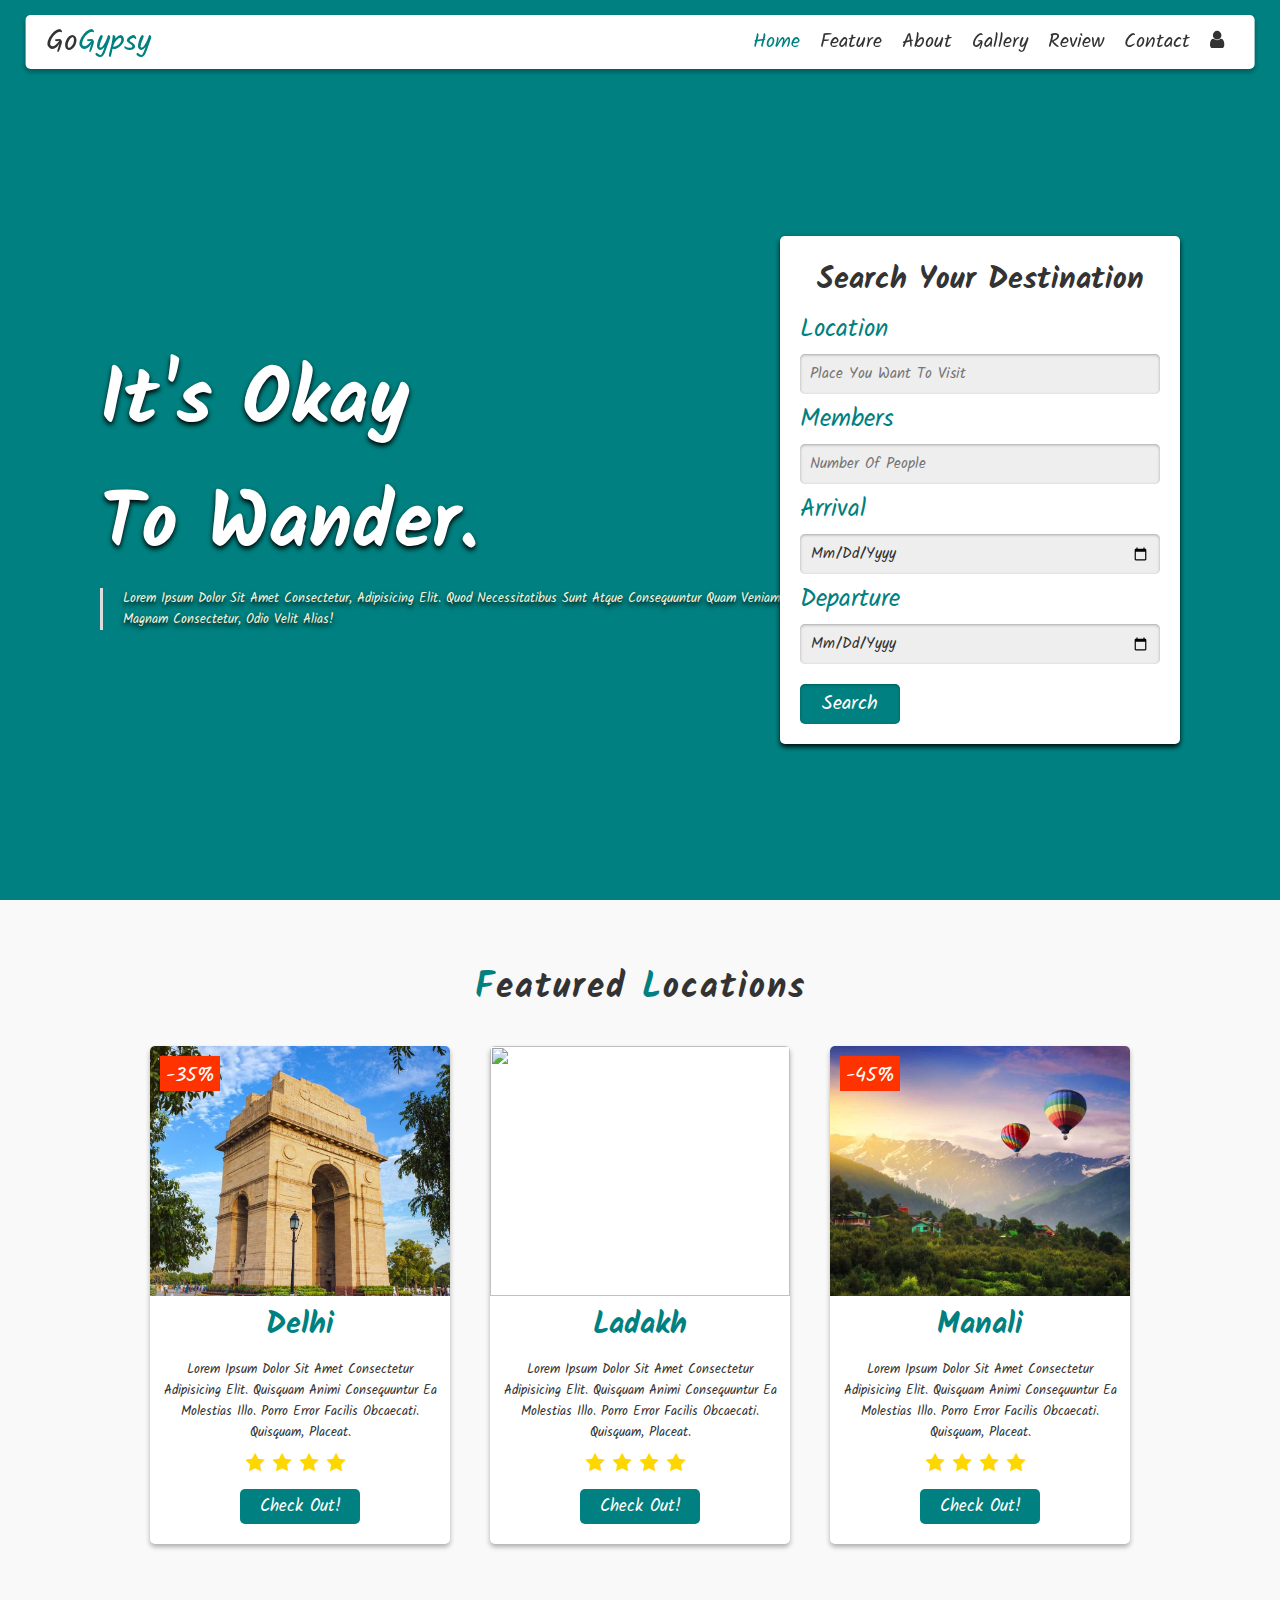
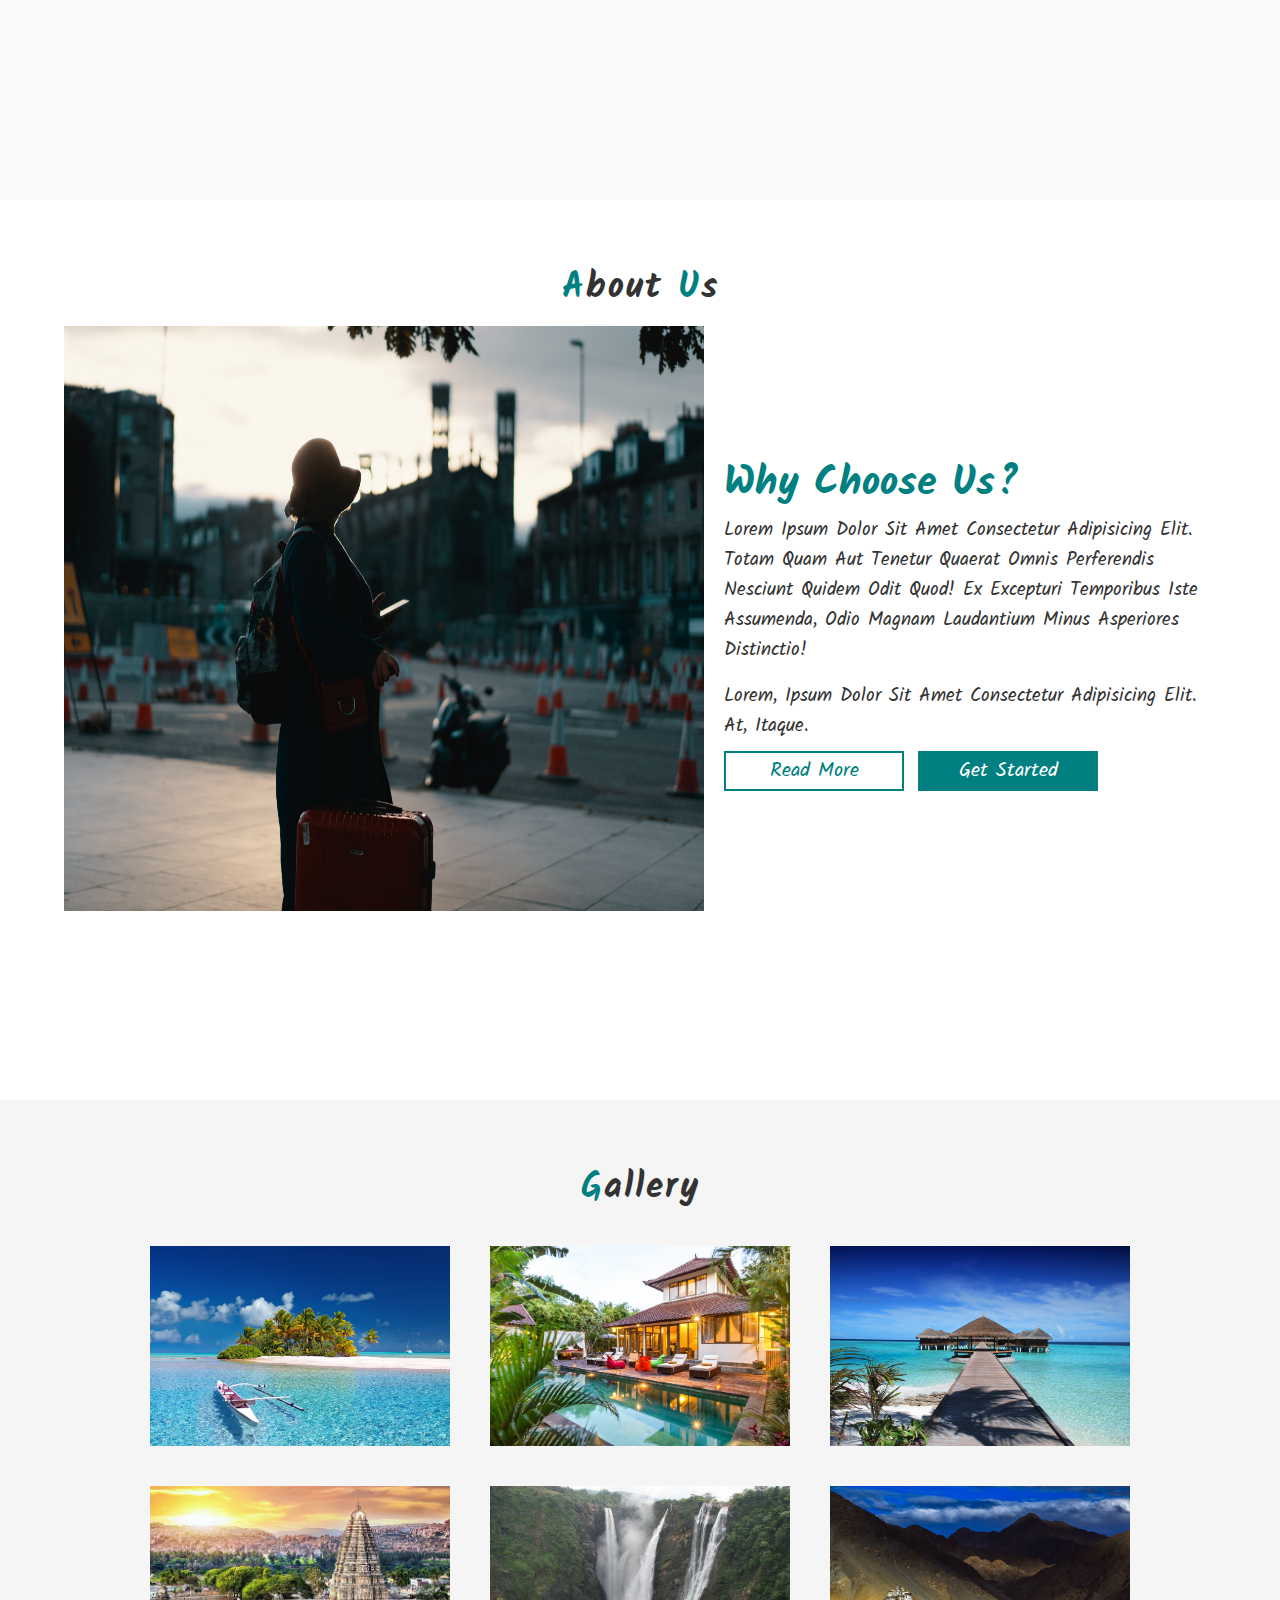
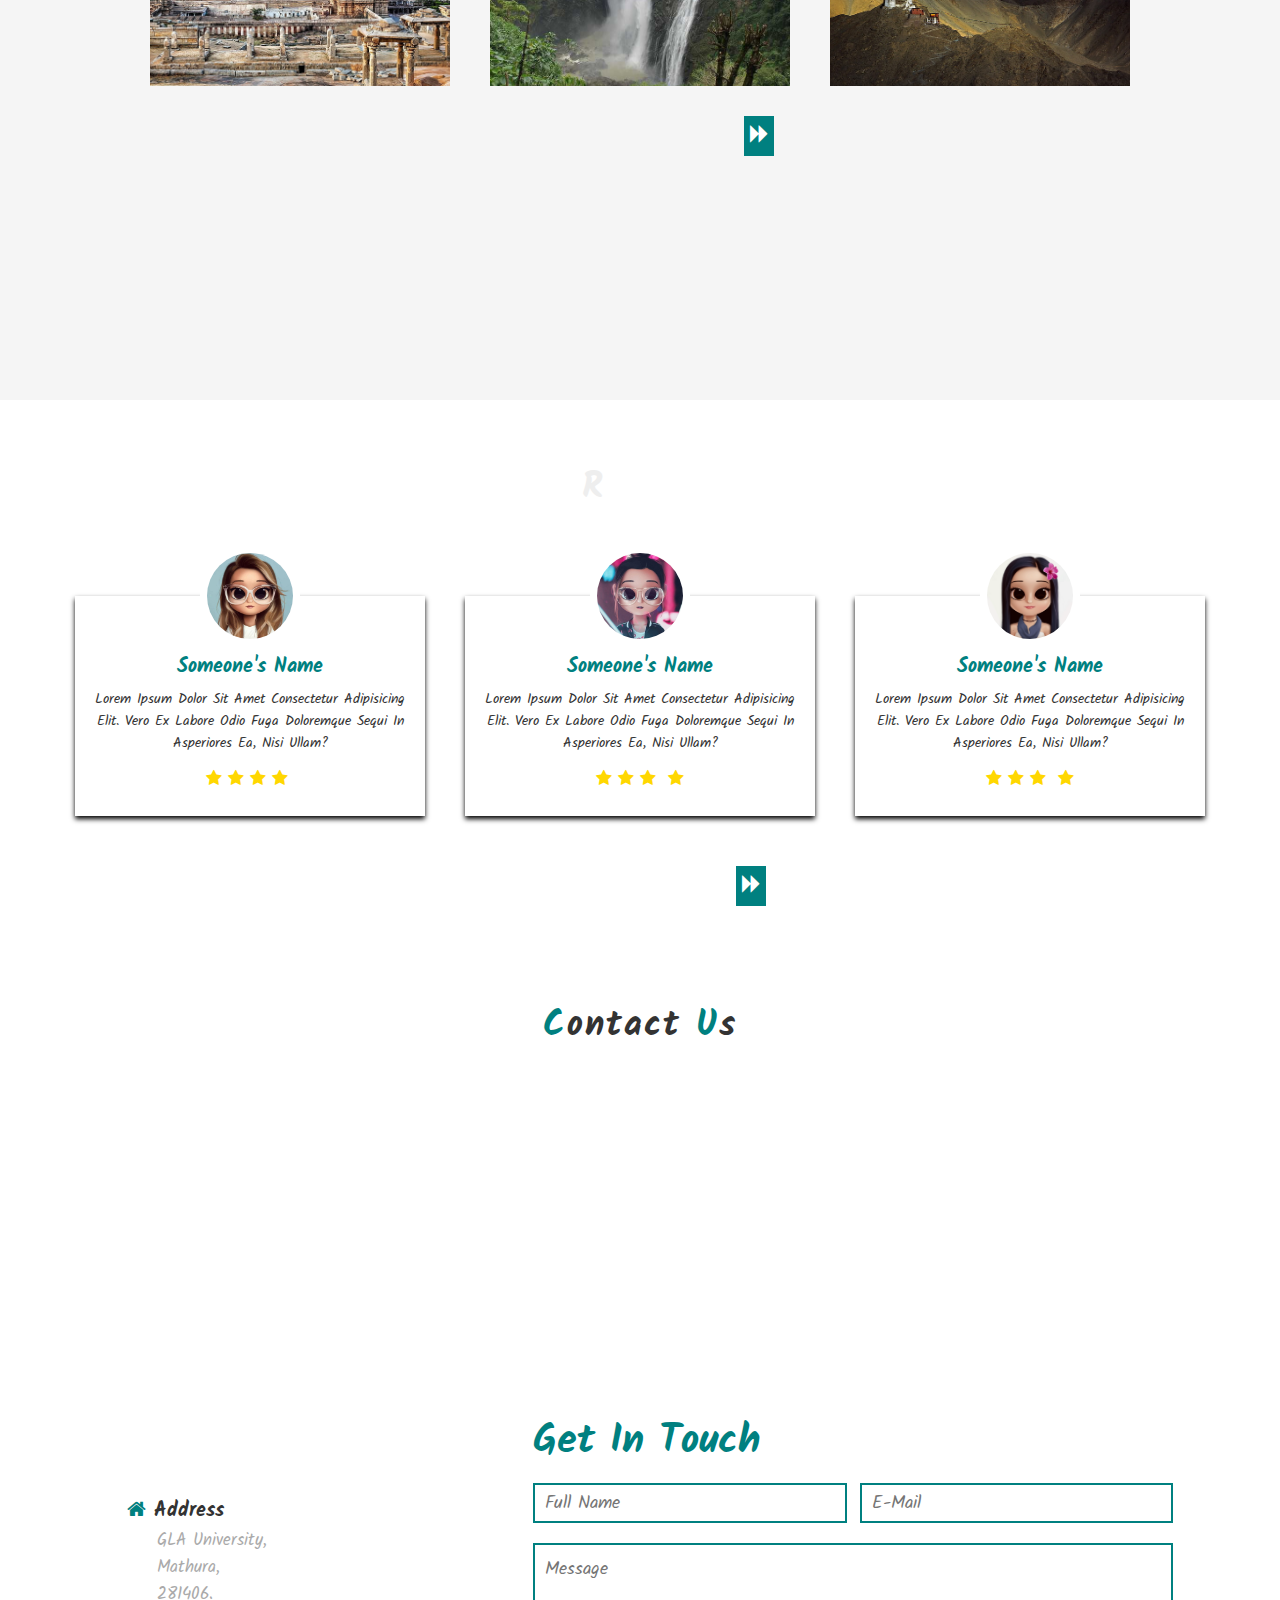
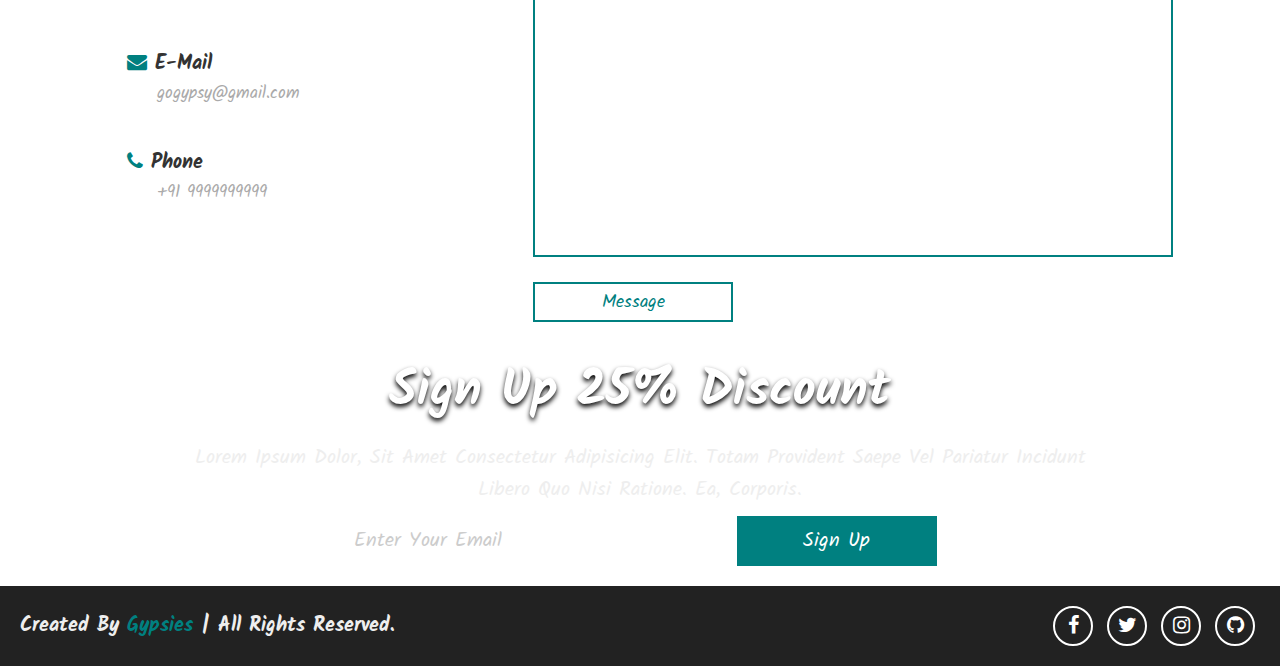
==== commit 80dc703f: "Updating homepage...." ====
--- a/index.html
+++ b/index.html
@@ -221,8 +221,8 @@
             <a href="#" class="fa fa-search"></a>
           </div>
         </div>
-        <a href="recommendation.html"><button class="btn"><i class="fa fa-forward"></i></button></a>
-      </div>
+      </div>
+      <a href="recommendation.html"><button class="btn"><i class="fa fa-forward"></i></button></a>
     </section>
 
     <section id="review" class="review">
@@ -289,6 +289,7 @@
           </div>
         </div>
       </div>
+      <a href="review.html"><button class="btn"><i class="fa fa-forward"></i></button></a>
     </section>
 
     <section id="contact" class="contact">
--- a/style.css
+++ b/style.css
@@ -750,4 +750,33 @@
     width:100%;
   }
 
+}
+
+.gallery .btn{
+  outline: none;
+  border:none;
+  cursor: pointer;
+  transition: .2s linear;
+  height:4rem;
+  width:3rem;
+  margin-top: 1rem;
+  margin-left: 46.5pc;
+  color:#fff;
+  background: teal;
+  font-size: 2rem;
+}
+
+.review .btn{
+  outline: none;
+  border:none;
+  cursor: pointer;
+  transition: .2s linear;
+  height:4rem;
+  margin-bottom: 2pc;
+  margin-left: 46pc;
+  width:3rem;
+  margin-top: 1rem;
+  color:#fff;
+  background: teal;
+  font-size: 2rem;
 }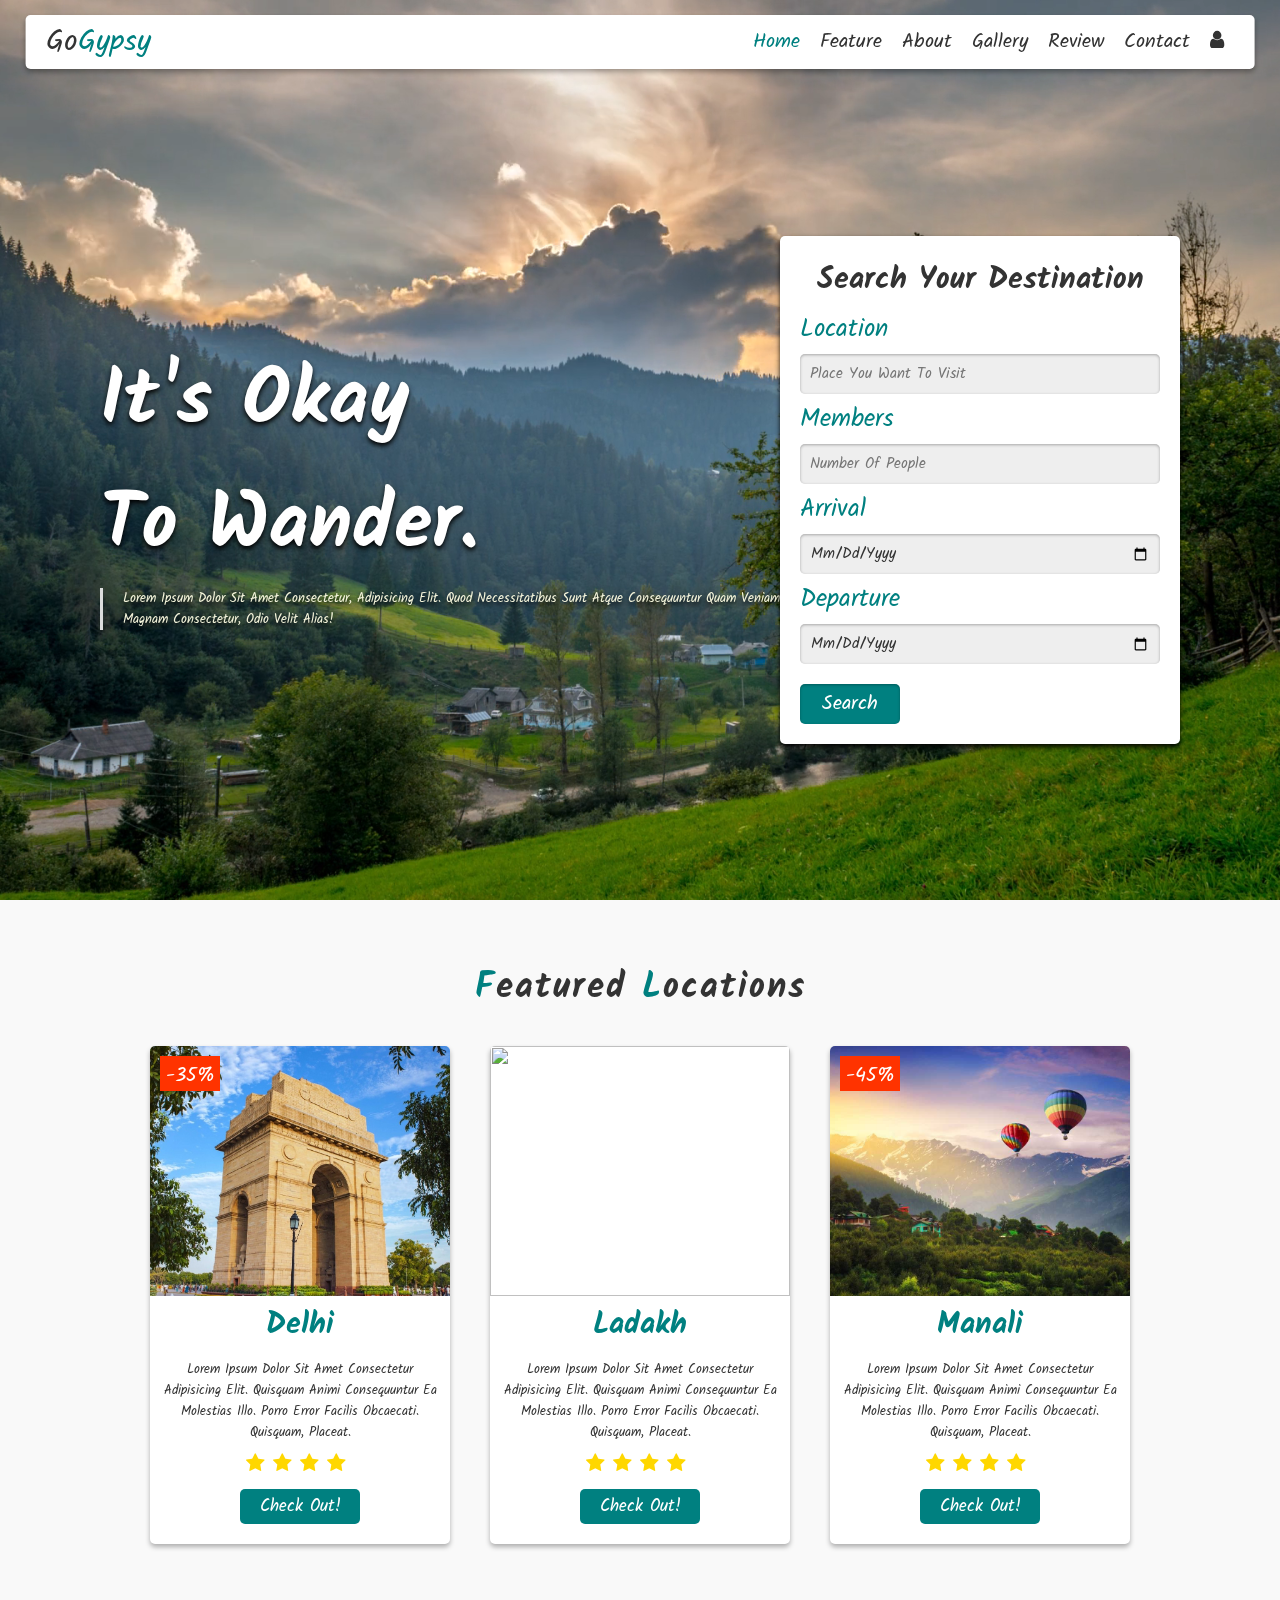
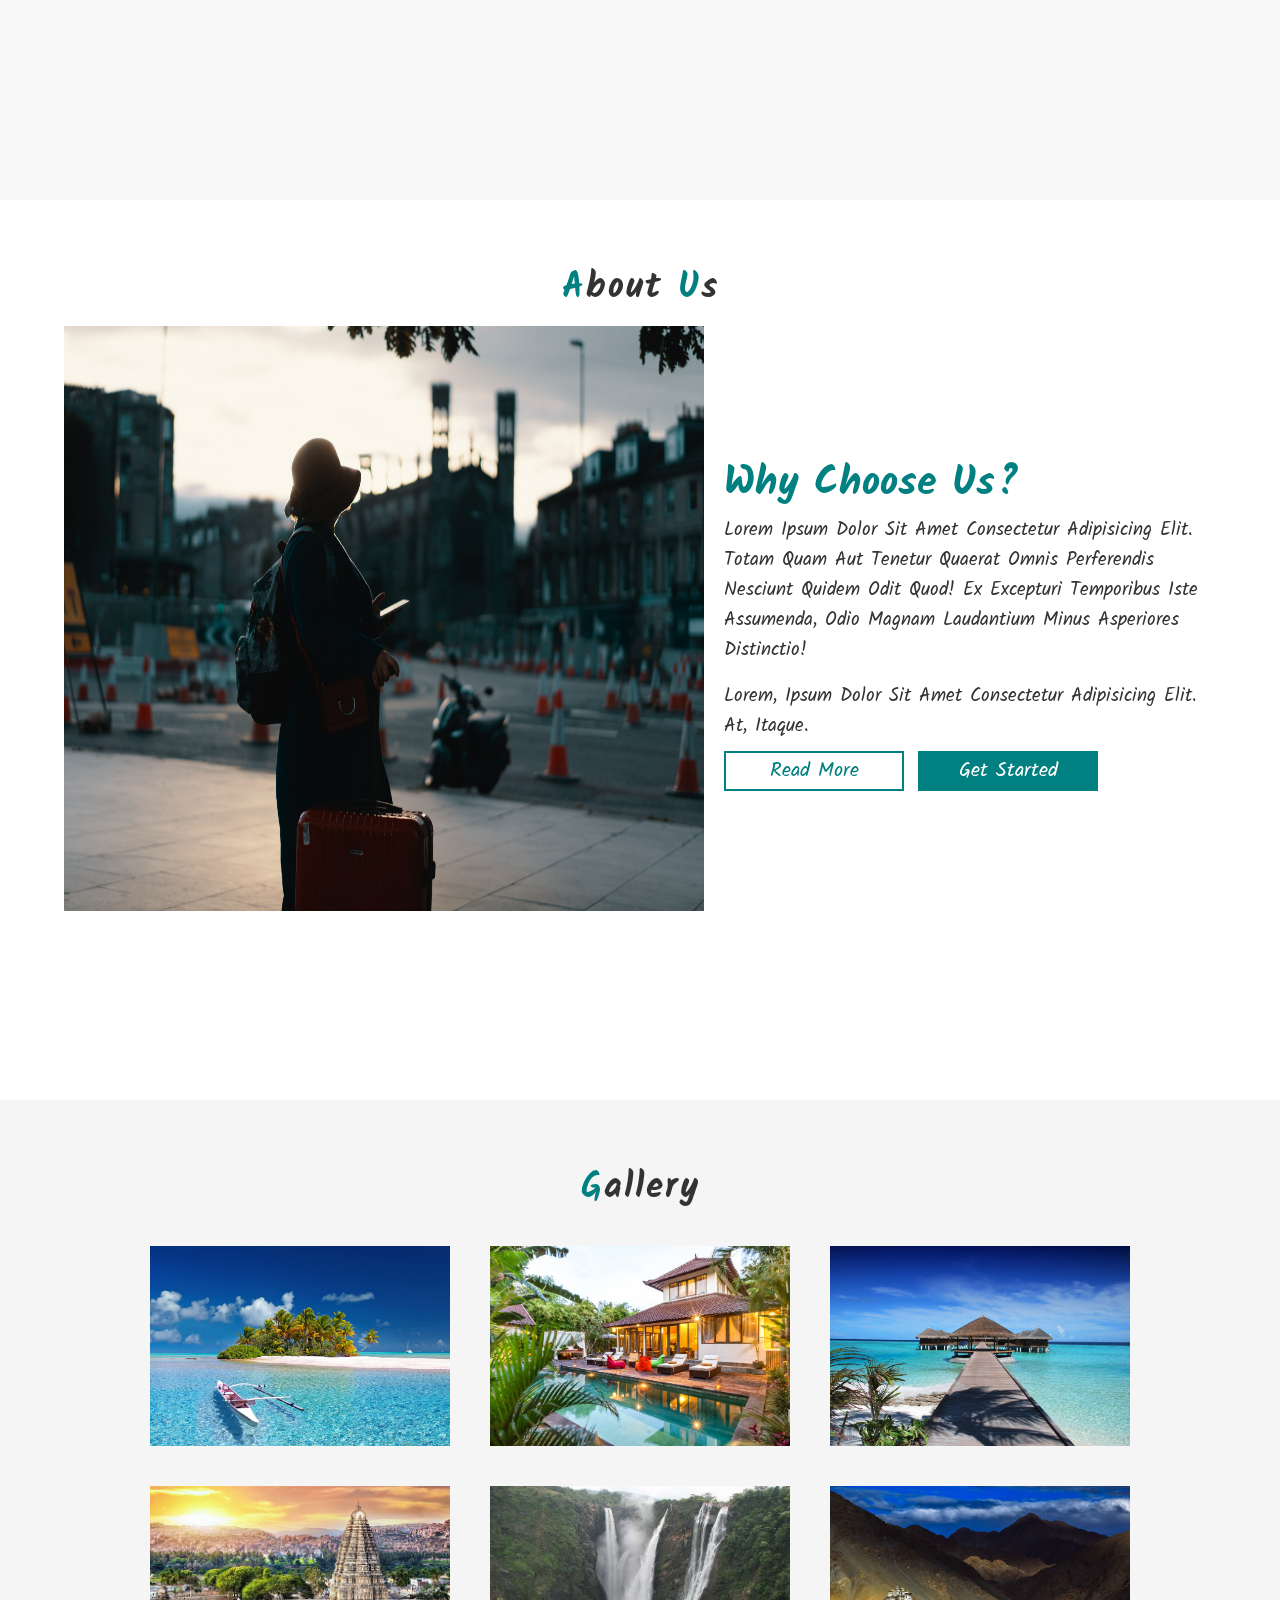
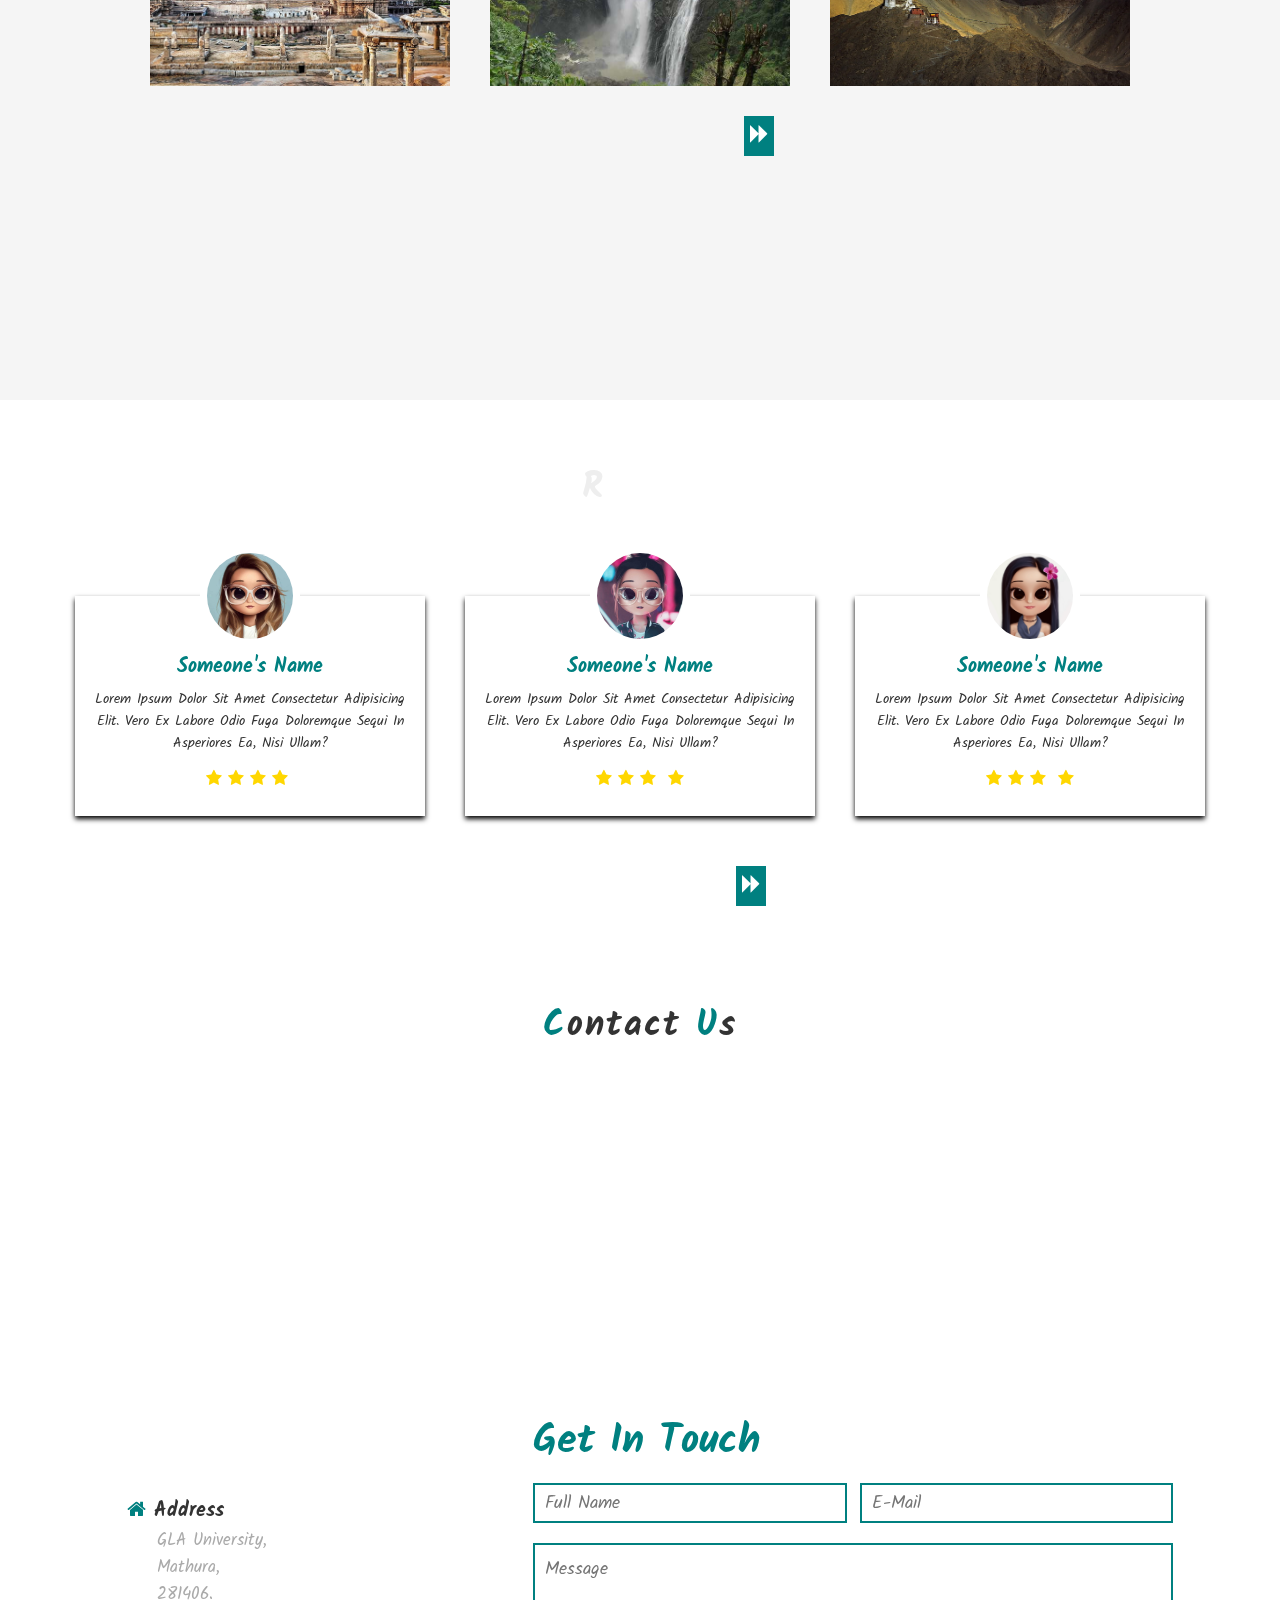
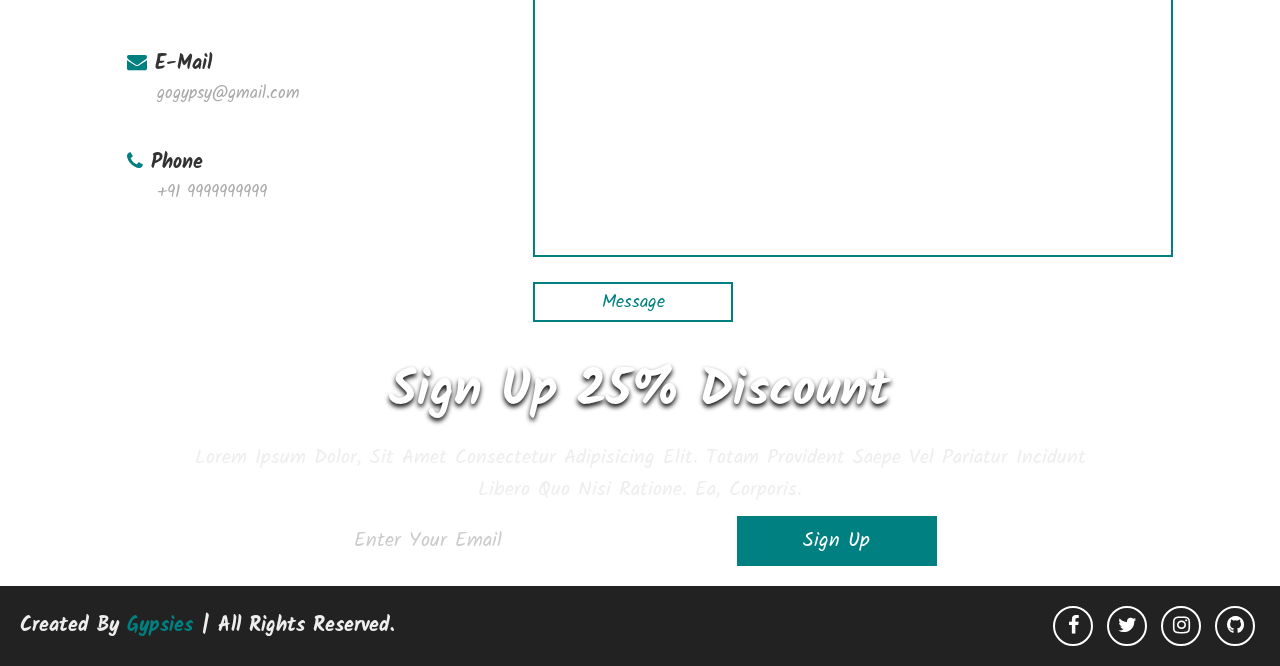
==== commit 40d475fd: "Updating homepage..." ====
--- a/index.html
+++ b/index.html
@@ -66,6 +66,9 @@
 
           <input type="submit" value="search" />
         </form>
+      </div>
+      <div class="video-container">
+        <video src="images/video_bg.mp4" id="video-slider" loop autoplay muted></video>
       </div>
     </section>
 
--- a/style.css
+++ b/style.css
@@ -96,10 +96,10 @@
   justify-content: space-around;
   position: relative;
   padding:2rem 10rem;
-  background-color: teal;
-}
-
-.home .video video{
+  /*background-color: teal;*/
+}
+
+.home .video-container video{
   position: absolute;
   top:0; left:0;
   height:100%;
